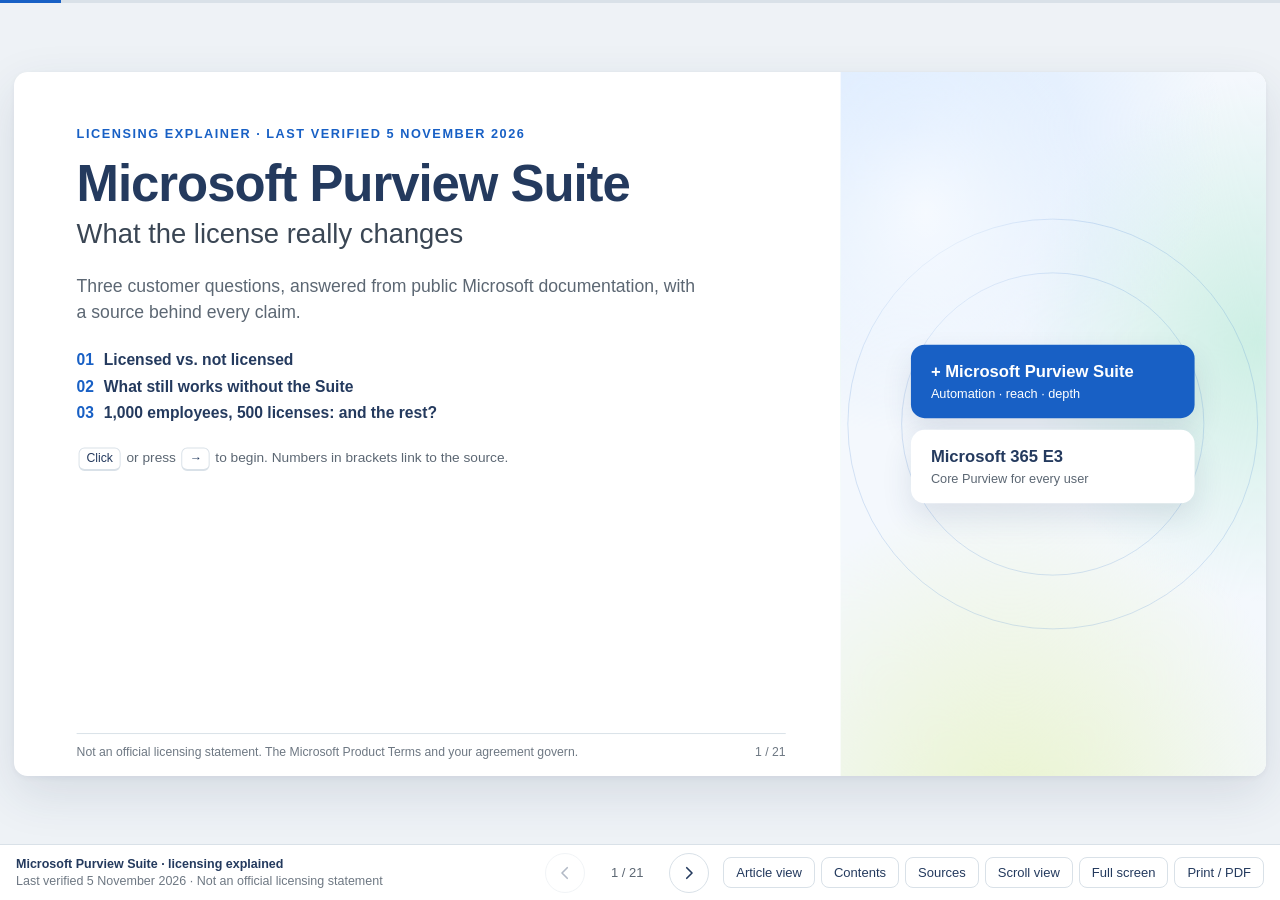
==== slides/index.html @ 49361e20 "Professional site layout: article home page with contents, charts, FAQ and sources; slides move to /" ====
<!DOCTYPE html>
<html lang="en">
<head>
<meta charset="utf-8">
<meta name="viewport" content="width=device-width, initial-scale=1">
<title>Microsoft Purview Suite licensing, explained</title>
<meta name="description" content="A source-linked, click-through explainer of Microsoft Purview Suite licensing: licensed vs. not licensed, what works without it, and what happens when only some users are licensed.">
<meta name="robots" content="noindex">
<meta property="og:type" content="website">
<meta property="og:title" content="Microsoft Purview Suite licensing, explained">
<meta property="og:description" content="A source-linked, click-through explainer of Microsoft Purview Suite licensing: licensed vs. not licensed, what works without it, and what happens when only some users are licensed.">
<meta property="og:url" content="https://ibranibeny.github.io/purview-suite-licensing-explained/slides/">
<link rel="icon" type="image/png" href="[data-uri]">
<style>
:root{--title:#243A5E;--body:#3A4654;--sub:#5C6773;--cap:#6E7883;--blue:#1860C5;--tint:#EAF1FB;--grey:#F3F5F7;--hair:#D9E1E8;--base:#8A99A8;--neut:#B4C3D1;--e3:#E6ECF2;--cell:#AFC0D0;--slate:#5B7186;--bg:#EEF2F6;--hl:#FFF1C2;--font:"Segoe UI","Segoe UI Web (West European)",-apple-system,BlinkMacSystemFont,Roboto,"Helvetica Neue",Arial,sans-serif}
*,*::before,*::after{box-sizing:border-box}
html,body{margin:0;height:100%}
body{font-family:var(--font);color:var(--body);background:var(--bg);-webkit-font-smoothing:antialiased;text-rendering:optimizeLegibility;overflow:hidden}
h1,h2,h3,h4,p,ul,ol,dl,dd,dt,blockquote,figure{margin:0;padding:0}
ul,ol{list-style:none}
a{color:var(--blue)}
button{font:inherit;color:inherit;cursor:pointer}
.sr{position:absolute;width:1px;height:1px;overflow:hidden;clip:rect(0 0 0 0);clip-path:inset(50%);white-space:nowrap}
:focus-visible{outline:2px solid var(--blue);outline-offset:2px}

/* ---------- chrome ---------- */
.progress{position:fixed;top:0;left:0;right:0;height:3px;background:var(--hair);z-index:20}
.progress span{display:block;height:100%;width:0;background:var(--blue);transition:width .45s ease}
.viewport{position:fixed;left:0;right:0;top:3px;bottom:56px;overflow:hidden}
.stage{position:absolute;left:50%;top:50%;width:1280px;height:720px;transform:translate(-50%,-50%) scale(var(--s,1));transform-origin:50% 50%}
.toolbar{position:fixed;left:0;right:0;bottom:0;height:56px;background:#fff;border-top:1px solid var(--hair);display:flex;align-items:center;justify-content:space-between;gap:14px;padding:0 16px;z-index:30}
.tb-l{display:flex;flex-direction:column;min-width:0;flex:1;font-size:12.5px;line-height:1.35}
.tb-l b{color:var(--title);font-weight:600;white-space:nowrap;overflow:hidden;text-overflow:ellipsis}
.tb-l span{color:var(--cap);white-space:nowrap;overflow:hidden;text-overflow:ellipsis}
.tb-c{display:flex;align-items:center;gap:10px;flex:none}
.tb-r{display:flex;align-items:center;justify-content:flex-end;gap:6px;flex:1}
.btn{border:1px solid var(--hair);background:#fff;border-radius:8px;padding:8px 12px;font-size:13px;color:var(--title);line-height:1;white-space:nowrap}
.btn:hover{background:var(--tint);border-color:#C5D6EE}
a.btn{display:inline-block;text-decoration:none}
.nav{width:40px;height:40px;border-radius:50%;border:1px solid var(--hair);background:#fff;display:inline-flex;align-items:center;justify-content:center;color:var(--title);padding:0}
.nav svg{width:18px;height:18px}
.nav:hover{background:var(--tint)}
.nav:disabled{opacity:.35;cursor:default;background:#fff}
#next.more{background:var(--blue);border-color:var(--blue);color:#fff;animation:pulse 1.8s ease-in-out infinite}
#count{font-size:13px;color:var(--sub);min-width:64px;text-align:center;font-variant-numeric:tabular-nums}
@keyframes pulse{0%,100%{box-shadow:0 0 0 0 rgba(24,96,197,.35)}50%{box-shadow:0 0 0 7px rgba(24,96,197,0)}}
@media (max-width:1180px){.tb-l span{display:none}}
@media (max-width:980px){.tb-l{display:none}.tb-r{flex:none}}

/* ---------- slides ---------- */
.slide{position:absolute;inset:0;background:#fff;border-radius:14px;box-shadow:0 18px 50px rgba(36,58,94,.12),0 2px 8px rgba(36,58,94,.06);display:flex;flex-direction:column;padding:44px 64px 16px;overflow:hidden;opacity:0;visibility:hidden;transform:translateX(30px);transition:opacity .45s ease,transform .55s cubic-bezier(.2,.8,.2,1),visibility 0s linear .55s}
.slide.past{transform:translateX(-30px)}
.slide.active{opacity:1;visibility:visible;transform:none;transition:opacity .45s ease,transform .55s cubic-bezier(.2,.8,.2,1),visibility 0s}
.eyebrow{font-size:13px;font-weight:700;letter-spacing:.12em;text-transform:uppercase;color:var(--blue)}
.hd h2{font-size:34px;line-height:1.15;font-weight:700;color:var(--title);letter-spacing:-.01em;margin-top:6px}
.lede{font-size:18px;line-height:1.4;color:var(--sub);margin-top:8px}
.bd{flex:1;min-height:0;margin-top:22px;position:relative}
.sf{display:flex;align-items:flex-end;justify-content:space-between;gap:24px;border-top:1px solid var(--hair);padding-top:9px;margin-top:10px;font-size:12.5px;line-height:1.45;color:var(--cap)}
.sf a{color:var(--sub);text-decoration:none;border-bottom:1px solid var(--hair)}
.sf a:hover{color:var(--blue);border-color:var(--blue)}
.sf .lb{font-weight:700;color:var(--sub);margin-right:4px}
.sf .sep{margin:0 7px;color:var(--neut)}
.pn{white-space:nowrap;font-variant-numeric:tabular-nums}
.cites{font-size:.6em;line-height:0;vertical-align:super;color:var(--blue);font-weight:600;margin-left:2px;white-space:nowrap}
.cite{text-decoration:none;padding:0 1px}
.cite:hover{text-decoration:underline}

/* ---------- reusable blocks ---------- */
.cols{display:grid;grid-template-columns:var(--c,1fr 1fr);gap:24px;align-items:start}
.card{background:var(--grey);border-radius:12px;padding:18px 22px}
.card.tint{background:var(--tint)}
.card h3{font-size:19px;font-weight:700;color:var(--title)}
.card.tint h3{color:var(--blue)}
.items{display:flex;flex-direction:column;gap:11px;margin-top:12px}
.it h4{font-size:16px;font-weight:700;color:var(--title);line-height:1.3}
.it p{font-size:14px;color:var(--sub);line-height:1.4;margin-top:1px}
.side{background:var(--tint);border-radius:12px;padding:16px 20px}
.side .items{gap:14px;margin-top:10px}
.side .it h4{font-size:15.5px}
.side .it p{font-size:13.5px;color:var(--body)}
.side .tag{display:inline-block;font-size:11.5px;color:var(--sub);background:#fff;border-radius:999px;padding:2px 9px;margin-top:6px}
.lead{font-size:20px;line-height:1.45;color:var(--body);margin-top:8px}
.note{font-size:13.5px;color:var(--sub);line-height:1.45}
.ticks li{position:relative;padding-left:20px;font-size:14.5px;line-height:1.45;color:var(--body);margin-top:8px}
.ticks li::before{content:"";position:absolute;left:2px;top:.56em;width:8px;height:8px;border-radius:2px;background:var(--blue)}
.kbd{display:inline-block;border:1px solid var(--hair);border-bottom-width:2px;border-radius:6px;padding:1px 7px;font-size:12.5px;color:var(--title);background:#fff;margin:0 2px;line-height:1.5}

/* ---------- tables ---------- */
.tw{overflow-x:auto}
.t{width:100%;border-collapse:separate;border-spacing:0;font-size:14px;line-height:1.35}
.t thead th{background:var(--blue);color:#fff;text-align:start;font-weight:700;padding:8px 12px}
.t thead th:first-child{border-top-left-radius:8px}
.t thead th:last-child{border-top-right-radius:8px}
.t td,.t tbody th{padding:6px 12px;border-bottom:1px solid var(--hair);vertical-align:middle;color:var(--body);text-align:start;font-weight:400}
.t tbody th{font-weight:600;color:var(--title)}
.t tbody tr:nth-child(even) td,.t tbody tr:nth-child(even) th{background:#F6F9FC}
.y{color:var(--blue);font-weight:700;margin-right:6px}
.n{color:var(--slate);font-weight:700;margin-right:6px}
.cap{font-size:13px;color:var(--sub);margin-top:10px}

/* ---------- motion ---------- */
.f{opacity:0;transform:translateY(14px);transition:opacity .5s ease,transform .6s cubic-bezier(.2,.8,.2,1)}
.f.drop{transform:translateY(-34px) scale(.98)}
.f.on{opacity:1;transform:none}
[data-fout]{transition:opacity .3s ease,transform .3s ease}
.off{opacity:0!important;transform:translateY(-6px)!important;pointer-events:none}
.fg .st{opacity:0;transform:translateY(12px);transition:opacity .45s ease,transform .55s cubic-bezier(.2,.8,.2,1);transition-delay:calc(var(--i,0)*85ms)}
.fg.on .st{opacity:1;transform:none}
.slide.active .a{animation:fadeUp .6s cubic-bezier(.2,.8,.2,1) both;animation-delay:calc(var(--d,0)*90ms + 120ms)}
.slide.active .t tbody tr{animation:fadeUp .45s cubic-bezier(.2,.8,.2,1) both;animation-delay:calc(var(--r,0)*55ms + 180ms)}
@keyframes fadeUp{from{opacity:0;transform:translateY(14px)}to{opacity:1;transform:none}}

/* ---------- section and cover slides ---------- */
.slide.sec{flex-direction:row;padding:0}
.sec .l{flex:0 0 64%;display:flex;flex-direction:column;padding:56px 56px 16px 64px;min-width:0}
.sec .grow{flex:1}
.sec .panel{flex:1;position:relative;overflow:hidden;background:radial-gradient(120% 70% at 15% 8%,#D6E8FF 0%,rgba(214,232,255,0) 62%),radial-gradient(90% 60% at 98% 38%,#CDEFE4 0%,rgba(205,239,228,0) 62%),radial-gradient(110% 70% at 40% 106%,#EAF4CF 0%,rgba(234,244,207,0) 66%),#F4F8FD}
.sec .panel::after{content:"";position:absolute;inset:-25%;background:radial-gradient(38% 28% at 30% 30%,rgba(255,255,255,.7),rgba(255,255,255,0) 70%);animation:drift 16s ease-in-out infinite alternate}
@keyframes drift{from{transform:translate(-5%,-4%)}to{transform:translate(6%,5%)}}
.panel .num{position:absolute;right:26px;bottom:4px;font-size:230px;font-weight:800;line-height:1;color:rgba(24,96,197,.13);letter-spacing:-.05em}
.panel .msg{position:absolute;left:36px;right:36px;top:50%;transform:translateY(-50%);font-size:34px;line-height:1.2;font-weight:700;color:var(--title);z-index:1}
.panel .msg span{display:block;font-size:14px;font-weight:600;letter-spacing:.12em;text-transform:uppercase;color:var(--blue);margin-bottom:12px}
.sec h2.q{font-size:42px;line-height:1.12;font-weight:700;color:var(--title);margin-top:10px;letter-spacing:-.015em}
.ans{position:relative;margin-top:30px;min-height:210px}
.ans .lbl{font-size:13px;font-weight:700;letter-spacing:.12em;text-transform:uppercase;color:var(--title)}
.ans .big{font-size:21px;line-height:1.5;color:var(--body);margin-top:10px}
.hint{position:absolute;top:0;left:0;display:inline-flex;align-items:center;gap:8px;font-size:15px;color:var(--sub);border:1px dashed var(--neut);border-radius:999px;padding:8px 16px}
.cover .l{flex-basis:66%}
.cover h1{font-size:52px;line-height:1.06;font-weight:700;color:var(--title);letter-spacing:-.02em;margin-top:16px}
.cover .sub{font-size:28px;color:var(--body);margin-top:8px}
.cover .intro{font-size:18px;color:var(--sub);line-height:1.5;margin-top:24px;max-width:640px}
.cover .qs{margin-top:26px;display:flex;flex-direction:column;gap:9px}
.cover .qs li{font-size:16px;color:var(--title);font-weight:600}
.cover .qs b{color:var(--blue);margin-right:10px;font-variant-numeric:tabular-nums}
.cover .start{margin-top:26px;font-size:14px;color:var(--sub)}
.layers{position:absolute;left:50%;top:50%;width:290px;transform:translate(-50%,-50%);animation:float 7s ease-in-out infinite;z-index:1}
.layer{border-radius:14px;padding:18px 20px;display:flex;flex-direction:column;gap:4px;box-shadow:0 14px 30px rgba(36,58,94,.12)}
.layer b{font-size:17px}
.layer span{font-size:13px}
.layer.suite{background:var(--blue);color:#fff;margin-bottom:12px}
.layer.e3{background:#fff;color:var(--title)}
.layer.e3 span{color:var(--sub)}
.slide.active .layer.suite{animation:dropIn 1s .6s cubic-bezier(.2,.8,.2,1) both}
.slide.active .layer.e3{animation:fadeUp .8s .3s both}
@keyframes dropIn{from{opacity:0;transform:translateY(-46px)}to{opacity:1;transform:none}}
@keyframes float{0%,100%{transform:translate(-50%,-50%)}50%{transform:translate(-50%,calc(-50% - 8px))}}
.ring{position:absolute;left:50%;top:50%;border-radius:50%;border:1px solid rgba(24,96,197,.16);transform:translate(-50%,-50%)}
.r1{width:420px;height:420px}.r2{width:310px;height:310px}

/* ---------- agenda ---------- */
.agenda{display:flex;flex-direction:column;gap:12px}
.ag{display:grid;grid-template-columns:66px 1fr 26px;align-items:center;gap:8px;text-align:start;border:1px solid var(--hair);background:#fff;border-radius:12px;padding:16px 18px;transition:background .2s,border-color .2s,transform .2s}
.ag:hover{background:var(--tint);border-color:#C5D6EE;transform:translateX(3px)}
.ag .no{font-size:34px;font-weight:700;color:var(--blue);line-height:1}
.ag b{display:block;font-size:20px;color:var(--title)}
.ag .tx span{display:block;font-size:15px;color:var(--sub);margin-top:2px}
.ag .go{color:var(--blue);font-size:20px}
.stackc{display:flex;flex-direction:column;gap:16px}

/* ---------- license stack ---------- */
.stackv{display:flex;flex-direction:column;gap:14px}
.slot{display:grid}
.slot>*{grid-area:1/1}
.ph{border:2px dashed var(--neut);border-radius:12px;display:flex;align-items:center;justify-content:center;font-size:18px;color:var(--sub);background:var(--grey)}
.blk{border-radius:12px;padding:16px 22px}
.blk h3{font-size:22px;font-weight:700}
.blk .k{font-size:15px;margin-top:2px}
.chips{display:flex;flex-wrap:wrap;gap:6px;margin-top:10px}
.chip{font-size:12.5px;line-height:1.3;padding:3px 9px;border-radius:999px}
.blk.suite{background:var(--blue);color:#fff;box-shadow:0 14px 30px rgba(24,96,197,.25)}
.blk.suite .chip{background:rgba(255,255,255,.14);color:#fff;border:1px solid rgba(255,255,255,.4)}
.blk.e3{background:var(--e3);color:var(--title)}
.blk.e3 .k{color:var(--sub)}
.blk.e3 .chip{background:#fff;color:var(--body);border:1px solid var(--hair)}
.eq{font-size:14.5px;font-weight:700;color:var(--title)}
.slot2{display:grid;align-items:start}
.slot2>*{grid-area:1/1}
.facts{display:flex;flex-direction:column;gap:16px}
.facts dt{font-size:13px;font-weight:700;letter-spacing:.1em;text-transform:uppercase;color:var(--blue)}
.facts dd{font-size:17px;line-height:1.45;color:var(--body);margin-top:3px}

/* ---------- charts ---------- */
.chart{position:relative;--lw:240px;--rr:200px}
.chart.opt{--lw:205px;--rr:170px}
.chart .gl{position:absolute;top:0;bottom:30px;left:var(--lw);right:var(--rr);pointer-events:none}
.chart .gl i{position:absolute;top:0;bottom:0;left:var(--x);width:1px;background:var(--hair)}
.chart .gl i:first-child{background:var(--base);width:2px;margin-left:-1px}
.row{position:relative;display:grid;grid-template-columns:var(--lw) 1fr var(--rr);align-items:center;height:68px}
.rl b{display:block;font-size:16px;color:var(--title)}
.rl span{display:block;font-size:13.5px;color:var(--sub)}
.plot{position:relative;height:40px}
.bar{position:absolute;top:0;bottom:0;left:var(--l,0);width:0;border-radius:0 6px 6px 0;transition:width 1.1s cubic-bezier(.2,.8,.2,1);transition-delay:calc(var(--d,0)*200ms + 250ms);display:flex;align-items:center;justify-content:center;overflow:hidden;white-space:nowrap;font-size:13px;font-weight:700}
.bar.flat{border-radius:0}
.bar.blue{background:var(--blue);color:#fff}
.bar.neut{background:var(--neut);color:var(--title)}
.slide.active .bar{width:var(--w)}
.val{position:absolute;top:50%;left:calc(var(--w) + 12px);transform:translateY(-50%);font-size:16px;font-weight:700;color:var(--title);white-space:nowrap;opacity:0;transition:opacity .4s ease;transition-delay:calc(var(--d,0)*200ms + 1000ms)}
.val.muted{font-weight:400;font-style:italic;color:var(--sub);font-size:14px;left:12px;white-space:normal;width:calc(100% + var(--rr) - 12px);line-height:1.3}
.slide.active .val{opacity:1}
.ax{position:relative;height:30px;margin-left:var(--lw);margin-right:var(--rr)}
.ax span{position:absolute;top:8px;left:var(--x);transform:translateX(-50%);font-size:12.5px;color:var(--cap);white-space:nowrap}
.tiles{display:grid;grid-template-columns:repeat(3,1fr);gap:18px;margin-top:24px}
.tile{background:var(--grey);border-radius:12px;padding:15px 18px}
.tile h4{font-size:16px;color:var(--title)}
.tile p{font-size:14px;color:var(--body);margin-top:4px;line-height:1.45}

/* ---------- pay-as-you-go ---------- */
.grid3{display:grid;grid-template-columns:repeat(3,1fr);gap:16px}
.pc{background:var(--grey);border-radius:12px;padding:16px 18px;display:flex;flex-direction:column;min-height:150px}
.pc h4{font-size:16.5px;color:var(--title)}
.pc p{font-size:14px;color:var(--body);line-height:1.45;margin-top:6px;flex:1}
.pc .meter{font-size:13px;font-weight:700;color:var(--blue);margin-top:10px}
.foot-note{font-size:14px;color:var(--sub);margin-top:16px;line-height:1.45}

/* ---------- waffle ---------- */
.waffle{display:grid;grid-template-columns:repeat(10,30px);grid-auto-rows:30px;gap:7px}
.cell{border-radius:6px;background:var(--cell);transition:background-color .4s ease;transition-delay:calc(var(--i,0)*12ms)}
.slide.s1 .cell.lic{background:var(--blue)}
.slide.active .cell{animation:pop .45s cubic-bezier(.2,.8,.2,1) both;animation-delay:calc(var(--i,0)*5ms + 150ms)}
@keyframes pop{from{opacity:0;transform:scale(.5)}to{opacity:1;transform:none}}
.legend{display:flex;gap:18px;margin-top:14px;font-size:13.5px;color:var(--sub)}
.legend i{display:inline-block;width:14px;height:14px;border-radius:4px;vertical-align:-2px;margin-right:7px}
.slot3{display:grid;align-items:start}
.slot3>*{grid-area:1/1}
.kset{display:flex;flex-direction:column;gap:22px}
.kpi{display:flex;flex-direction:column}
.kpi .num{font-size:58px;font-weight:700;line-height:1;color:var(--slate);font-variant-numeric:tabular-nums;letter-spacing:-.02em}
.kpi.blue .num{color:var(--blue)}
.kpi .lbl{font-size:17px;color:var(--body);margin-top:6px}
.quote{background:var(--tint);border-radius:12px;padding:18px 22px;margin-top:26px;border-left:4px solid var(--blue)}
.quote p{font-size:20px;font-weight:600;font-style:italic;color:var(--title);line-height:1.4}
.quote cite{display:block;font-style:normal;font-size:13px;color:var(--sub);margin-top:6px}
.quote.wide{margin-top:0;padding:16px 26px}

/* ---------- steps ---------- */
.steps{position:relative;display:flex;flex-direction:column;gap:12px}
.steps::before{content:"";position:absolute;left:21px;top:22px;bottom:22px;width:2px;background:var(--hair)}
.step{position:relative;display:grid;grid-template-columns:44px 250px 1fr;gap:18px;align-items:center;min-height:46px}
.dot{width:44px;height:44px;border-radius:50%;background:var(--blue);color:#fff;font-weight:700;font-size:17px;display:flex;align-items:center;justify-content:center;box-shadow:0 0 0 5px #fff}
.step h4{font-size:17px;color:var(--title)}
.step p{font-size:15px;color:var(--body);line-height:1.4}
.band{background:var(--tint);border-radius:12px;padding:14px 22px;margin-top:22px}
.band .txt{font-size:16px;color:var(--body);line-height:1.45;margin-top:4px}

/* ---------- sources ---------- */
.srcgrid{display:grid;grid-template-columns:1fr 1fr;gap:6px 26px}
.src{display:grid;grid-template-columns:28px 1fr;gap:10px;padding:6px 10px;border-radius:10px;scroll-margin-top:90px}
.src .no{width:26px;height:26px;border-radius:50%;background:var(--tint);color:var(--blue);font-weight:700;font-size:13px;display:flex;align-items:center;justify-content:center}
.src a{font-size:14.5px;font-weight:700;color:var(--title);text-decoration:none}
.src a:hover{color:var(--blue);text-decoration:underline}
.src .m{font-size:12.5px;color:var(--sub);line-height:1.4;margin-top:1px}
.src.flash{animation:flash 2.4s ease}
@keyframes flash{0%,55%{background:var(--hl)}100%{background:rgba(255,241,194,0)}}
.disc{display:grid;grid-template-columns:1fr 1fr;gap:16px;margin-top:12px}
.disc .card{padding:14px 18px}
.disc .txt{font-size:13.5px;line-height:1.45;color:var(--body);margin-top:4px}
.backbtn{position:absolute;top:44px;right:64px}

/* ---------- contents dialog ---------- */
.toc{position:fixed;inset:0;background:rgba(238,242,246,.8);-webkit-backdrop-filter:blur(3px);backdrop-filter:blur(3px);display:flex;align-items:center;justify-content:center;z-index:50;padding:20px}
.toc[hidden]{display:none}
.toc-in{background:#fff;border-radius:14px;box-shadow:0 30px 80px rgba(36,58,94,.22);width:min(780px,100%);max-height:min(86vh,720px);display:flex;flex-direction:column;overflow:hidden}
.toc-hd{display:flex;align-items:center;justify-content:space-between;padding:16px 22px;border-bottom:1px solid var(--hair)}
.toc-hd h2{font-size:20px;color:var(--title)}
.toc ol{overflow:auto;padding:10px 12px 16px;columns:2;column-gap:12px}
.toc li{break-inside:avoid}
.toc li button{display:flex;gap:10px;width:100%;text-align:start;background:none;border:0;border-radius:8px;padding:8px 10px;font-size:14px;color:var(--body);line-height:1.35}
.toc li button:hover,.toc li button[aria-current="true"]{background:var(--tint);color:var(--title)}
.toc li .n{color:var(--blue);font-weight:700;min-width:22px;font-variant-numeric:tabular-nums}

/* ---------- scroll (document) view ---------- */
html.doc body{overflow:auto;height:auto}
html.doc .viewport{position:static;overflow:visible}
html.doc .stage{position:static;transform:none;width:auto;height:auto;max-width:1000px;margin:0 auto;padding:72px 14px 28px}
html.doc .slide{position:relative;inset:auto;opacity:1;visibility:visible;transform:none;transition:none;height:auto;margin:0 0 18px;padding:28px 28px 14px;box-shadow:0 6px 24px rgba(36,58,94,.08)}
html.doc .slide.sec{flex-direction:column;padding:0}
html.doc .sec .l{flex:none;padding:28px 28px 14px}
html.doc .sec .panel{flex:none;height:76px;order:-1}
html.doc .panel .num{font-size:96px;bottom:-12px}
html.doc .panel .msg,html.doc .layers,html.doc .ring{display:none}
html.doc .cols{grid-template-columns:1fr!important}
html.doc .bd{flex:none}
html.doc .progress,html.doc .tb-c,html.doc #btn-fs{display:none}
html.doc .toolbar{top:0;bottom:auto;border-top:0;border-bottom:1px solid var(--hair)}
html.doc .tb-l{display:flex}
html.doc .hint,html.doc .off{display:none!important}
html.doc .ans{min-height:0}
html.doc .backbtn{display:none}
html.doc *,html.doc *::before,html.doc *::after{animation:none!important;transition:none!important}
html.doc .f,html.doc .fg .st{opacity:1;transform:none}
html.doc .bar{width:var(--w)}
html.doc .val{opacity:1}
html.doc .cell.lic{background:var(--blue)}
@media (max-width:760px){
 html.doc .tb-l{display:none}
 html.doc .tb-r{flex:1;justify-content:center;flex-wrap:wrap}
 html.doc .btn{padding:7px 9px;font-size:12.5px}
 html.doc .slide{padding:22px 16px 12px}
 html.doc .sec .l{padding:22px 16px 12px}
 html.doc .hd h2{font-size:25px}
 html.doc .sec h2.q{font-size:28px}
 html.doc .cover h1{font-size:36px}
 html.doc .cover .sub{font-size:21px}
 html.doc .lede,html.doc .cover .intro{font-size:16px}
 html.doc .ans .big,html.doc .lead{font-size:17px}
 html.doc .grid3,html.doc .tiles,html.doc .srcgrid,html.doc .disc{grid-template-columns:1fr}
 html.doc .chart,html.doc .chart.opt{--lw:100px;--rr:104px}
 html.doc .ax span:not(:first-child):not(:last-child){display:none}
 html.doc .chart.opt .val{font-size:12px}
 html.doc .rl b{font-size:13.5px}
 html.doc .rl span{font-size:12px}
 html.doc .val{font-size:13px}
 html.doc .bar{font-size:11px}
 html.doc .step{grid-template-columns:36px 1fr;gap:4px 12px}
 html.doc .step p{grid-column:2}
 html.doc .dot{width:36px;height:36px;font-size:15px}
 html.doc .steps::before{left:17px}
 html.doc .waffle{grid-template-columns:repeat(10,24px);grid-auto-rows:24px;gap:5px}
 html.doc .t{font-size:13px}
 html.doc .t th,html.doc .t td{padding:6px 8px}
 html.doc .kpi .num{font-size:44px}
 html.doc .sf{flex-direction:column;align-items:flex-start;gap:6px}
 html.doc .toc ol{columns:1}
}

/* ---------- print: one slide per page ---------- */
@media print{
 @page{size:1280px 720px;margin:0}
 html,body{height:auto;overflow:visible;background:#fff}
 *,*::before,*::after{-webkit-print-color-adjust:exact;print-color-adjust:exact;animation:none!important;transition:none!important}
 .progress,.toolbar,.toc,.backbtn,#live{display:none!important}
 .viewport{position:static;overflow:visible}
 .stage{position:static;transform:none!important;width:1280px;height:auto;margin:0;padding:0}
 .slide{position:relative;inset:auto;opacity:1!important;visibility:visible!important;transform:none!important;width:1280px;height:720px;border-radius:0;box-shadow:none;break-after:page;page-break-after:always}
 .slide:last-child{break-after:auto;page-break-after:auto}
 .f,.fg .st{opacity:1!important;transform:none!important}
 .off,.hint{display:none!important}
 .bar{width:var(--w)!important}
 .val{opacity:1!important}
 .cell.lic{background:var(--blue)!important}
}
@media (prefers-reduced-motion:reduce){
 *,*::before,*::after{animation-duration:.001ms!important;animation-delay:0s!important;animation-iteration-count:1!important;transition-duration:.001ms!important;transition-delay:0s!important}
}

.tk{display:flex;flex-direction:column;gap:16px;margin-top:30px}
.tk li{display:grid;grid-template-columns:40px 1fr;gap:12px;align-items:baseline;font-size:19px;line-height:1.45;color:var(--body)}
.tk .tn{font-size:22px;font-weight:700;color:var(--blue)}
.nx{margin-top:28px;font-size:16px;color:var(--title)}
html.doc .tk li{font-size:16px}

</style>
<noscript><style>body{overflow:auto}.viewport{position:static}.stage{position:static;transform:none;width:1280px;height:auto;margin:0 auto;padding:20px 0}.slide{position:relative;opacity:1;visibility:visible;transform:none;margin:0 auto 20px;height:720px}.f,.fg .st{opacity:1;transform:none}.bar{width:var(--w)}.val{opacity:1}.cell.lic{background:#1860C5}.toolbar,.progress,.hint,[data-fout]{display:none}</style></noscript>
</head>
<body>
<div class="progress" aria-hidden="true"><span id="bar"></span></div>
<main class="viewport" id="viewport" aria-roledescription="presentation" aria-label="Microsoft Purview Suite licensing, explained">
<div class="stage" id="stage">
<section class="slide sec cover" id="s1" data-title="Microsoft Purview Suite: what the license really changes" role="group" aria-roledescription="slide" aria-label="1 of 21: Microsoft Purview Suite: what the license really changes">
<div class="l">
  <p class="eyebrow a" style="--d:0">Licensing explainer · Last verified 5 November 2026</p>
  <h1 class="a" style="--d:1">Microsoft Purview Suite</h1>
  <p class="sub a" style="--d:2">What the license really changes</p>
  <p class="intro a" style="--d:3">Three customer questions, answered from public Microsoft documentation, with a source behind every claim.</p>
  <ol class="qs a" style="--d:4"><li><b>01</b>Licensed vs. not licensed</li><li><b>02</b>What still works without the Suite</li><li><b>03</b>1,000 employees, 500 licenses: and the rest?</li></ol>
  <p class="start a" style="--d:5"><span class="kbd">Click</span> or press <span class="kbd">→</span> to begin. Numbers in brackets link to the source.</p>
  <div class="grow"></div>
  <footer class="sf"><div class="sl">Not an official licensing statement. The Microsoft Product Terms and your agreement govern.</div><div class="pn">1 / 21</div></footer>
</div>
<div class="panel" aria-hidden="true">
  <span class="ring r1"></span><span class="ring r2"></span>
  <div class="layers"><div class="layer suite"><b>+ Microsoft Purview Suite</b><span>Automation · reach · depth</span></div><div class="layer e3"><b>Microsoft 365 E3</b><span>Core Purview for every user</span></div></div>
</div></section>
<section class="slide" id="s2" data-title="Three questions this explainer answers" role="group" aria-roledescription="slide" aria-label="2 of 21: Three questions this explainer answers">
<header class="hd a" style="--d:0"><p class="eyebrow">Honest answers from Microsoft sources</p><h2>Three questions this explainer answers</h2></header>
<div class="bd cols" style="--c:1.2fr 1fr">
  <div class="agenda">
    <button type="button" class="ag a" style="--d:1" data-goto="s3"><span class="no">01</span><span class="tx"><b>Licensed vs. not licensed</b><span>What the Suite adds on top of Microsoft 365 E3</span></span><span class="go" aria-hidden="true">→</span></button>
    <button type="button" class="ag a" style="--d:2" data-goto="s9"><span class="no">02</span><span class="tx"><b>No Suite license: can and can't</b><span>What still works without it, and what doesn't</span></span><span class="go" aria-hidden="true">→</span></button>
    <button type="button" class="ag a" style="--d:3" data-goto="s12"><span class="no">03</span><span class="tx"><b>1,000 employees, 500 licenses</b><span>The other 500: rules, risks and options</span></span><span class="go" aria-hidden="true">→</span></button>
  </div>
  <div class="stackc">
    <div class="card a" style="--d:4"><p class="eyebrow">Ground rules</p><ul class="ticks">
      <li>Every claim links to public Microsoft documentation (numbers in brackets).</li>
      <li>Baseline: Microsoft 365 E3, the Suite's prerequisite.<sup class="cites">[<a class="cite" href="#src-1" title="Source 1: Microsoft Purview Suite: product page and FAQ" aria-label="Source 1: Microsoft Purview Suite: product page and FAQ">1</a>]</sup></li>
      <li>Prices: US list prices from microsoft.com, for illustration only.</li>
      <li>The Microsoft Product Terms and your agreement always govern.</li></ul></div>
    <div class="card tint a" style="--d:5"><p class="eyebrow">How to use this page</p><ul class="ticks">
      <li>Click, press <span class="kbd">→</span> or swipe to advance; <span class="kbd">←</span> goes back.</li>
      <li>Contents jumps to any slide; Sources lists every reference.</li>
      <li>Scroll view reads well on phones; Print / PDF saves a copy.</li></ul></div>
  </div>
</div>
<footer class="sf"><div class="sl"><span class="lb">Sources</span> <a href="https://www.microsoft.com/en-us/security/microsoft-purview-suite" target="_blank" rel="noopener">[1] Purview Suite product page and FAQ</a><span class="sep">·</span><a href="https://www.microsoft.com/licensing/guidance/Microsoft-Purview" target="_blank" rel="noopener">[2] Microsoft licensing guidance for Purview</a><span class="sep">·</span><a href="https://learn.microsoft.com/en-us/office365/servicedescriptions/microsoft-365-service-descriptions/microsoft-365-tenantlevel-services-licensing-guidance/microsoft-purview-service-description" target="_blank" rel="noopener">[3] Purview service description</a></div><div class="pn">2 / 21</div></footer></section>
<section class="slide sec" id="s3" data-title="Question 01: What changes with a Purview Suite license?" role="group" aria-roledescription="slide" aria-label="3 of 21: Question 01: What changes with a Purview Suite license?">
<div class="l">
  <p class="eyebrow a" style="--d:0">Question 01</p>
  <h2 class="q a" style="--d:1">What changes with a Purview Suite license?</h2>
  <div class="ans">
    <p class="hint" data-fout="1"><span class="kbd">Click</span> for the short answer</p>
    <div class="f" data-f="1"><p class="lbl">Short answer</p><p class="big">Microsoft 365 E3 already includes core Purview. The Suite adds automation, reach and depth on top: auto-labeling, DLP for Teams, devices and Copilot, insider-risk tools, premium eDiscovery and longer audit retention, for each licensed user.<sup class="cites">[<a class="cite" href="#src-1" title="Source 1: Microsoft Purview Suite: product page and FAQ" aria-label="Source 1: Microsoft Purview Suite: product page and FAQ">1</a>,<a class="cite" href="#src-2" title="Source 2: Microsoft Purview licensing guidance" aria-label="Source 2: Microsoft Purview licensing guidance">2</a>]</sup></p></div>
    
  </div>
  <div class="grow"></div>
  <footer class="sf"><div class="sl"><span class="lb">Sources</span> <a href="https://www.microsoft.com/en-us/security/microsoft-purview-suite" target="_blank" rel="noopener">[1] Purview Suite product page and FAQ</a><span class="sep">·</span><a href="https://www.microsoft.com/licensing/guidance/Microsoft-Purview" target="_blank" rel="noopener">[2] Microsoft licensing guidance for Purview</a></div><div class="pn">3 / 21</div></footer>
</div>
<div class="panel" aria-hidden="true"><span class="num">01</span></div></section>
<section class="slide" id="s4" data-title="The Suite is an add-on to Microsoft 365 E3" role="group" aria-roledescription="slide" aria-label="4 of 21: The Suite is an add-on to Microsoft 365 E3">
<header class="hd a" style="--d:0"><p class="eyebrow">Question 01 · The license</p><h2>The Suite is an add-on to Microsoft 365 E3</h2><p class="lede">You keep Microsoft 365 E3 and add the Suite for each user who needs it.</p></header>
<div class="bd cols" style="--c:1fr 1fr">
  <div class="stackv">
    <div class="slot">
      <div class="ph" data-fout="1">What does the Suite add?</div>
      <div class="blk suite f drop" data-f="1"><h3>+ Microsoft Purview Suite</h3><p class="k">Add-on, licensed per user</p>
        <div class="chips"><span class="chip">Auto-labeling</span><span class="chip">DLP for Teams, devices, Copilot</span><span class="chip">Insider Risk</span><span class="chip">Communication Compliance</span><span class="chip">eDiscovery &amp; Audit (Premium)</span><span class="chip">Records management</span></div></div>
    </div>
    <div class="blk e3 a" style="--d:1"><h3>Microsoft 365 E3</h3><p class="k">Core Purview for every licensed user</p>
      <div class="chips"><span class="chip">Manual labels</span><span class="chip">DLP for email and files</span><span class="chip">Retention</span><span class="chip">eDiscovery (Standard)</span><span class="chip">Audit (Standard)</span><span class="chip">Compliance Manager</span></div></div>
    <p class="eq f" data-f="1">E3 + Suite = the Purview capabilities of Microsoft 365 E5<sup class="cites">[<a class="cite" href="#src-2" title="Source 2: Microsoft Purview licensing guidance" aria-label="Source 2: Microsoft Purview licensing guidance">2</a>]</sup></p>
  </div>
  <div class="slot2">
    <div class="sp" data-fout="1"><p class="eyebrow">The starting point</p><p class="lead">Every Microsoft 365 E3 user already has core Purview. The real question is what the extra layer adds, and for whom.<sup class="cites">[<a class="cite" href="#src-2" title="Source 2: Microsoft Purview licensing guidance" aria-label="Source 2: Microsoft Purview licensing guidance">2</a>]</sup></p></div>
    <dl class="facts fg" data-f="1">
      <div class="st" style="--i:0"><dt>What it is</dt><dd>Formerly Microsoft 365 E5 Compliance. Microsoft says the rename changes neither features nor price.<sup class="cites">[<a class="cite" href="#src-1" title="Source 1: Microsoft Purview Suite: product page and FAQ" aria-label="Source 1: Microsoft Purview Suite: product page and FAQ">1</a>]</sup></dd></div>
      <div class="st" style="--i:1"><dt>Prerequisite</dt><dd>Microsoft 365 E3, or Office 365 E3 plus Enterprise Mobility + Security E3.<sup class="cites">[<a class="cite" href="#src-1" title="Source 1: Microsoft Purview Suite: product page and FAQ" aria-label="Source 1: Microsoft Purview Suite: product page and FAQ">1</a>]</sup></dd></div>
      <div class="st" style="--i:2"><dt>Licensed per user</dt><dd>One license for each user whose data you protect or manage with it.<sup class="cites">[<a class="cite" href="#src-1" title="Source 1: Microsoft Purview Suite: product page and FAQ" aria-label="Source 1: Microsoft Purview Suite: product page and FAQ">1</a>]</sup></dd></div>
      <div class="st" style="--i:3"><dt>US list price</dt><dd>USD 12.00 per user per month, paid yearly. Your agreement price may differ.<sup class="cites">[<a class="cite" href="#src-1" title="Source 1: Microsoft Purview Suite: product page and FAQ" aria-label="Source 1: Microsoft Purview Suite: product page and FAQ">1</a>]</sup></dd></div>
    </dl>
  </div>
</div>
<footer class="sf"><div class="sl"><span class="lb">Sources</span> <a href="https://www.microsoft.com/en-us/security/microsoft-purview-suite" target="_blank" rel="noopener">[1] Purview Suite product page and FAQ</a><span class="sep">·</span><a href="https://www.microsoft.com/licensing/guidance/Microsoft-Purview" target="_blank" rel="noopener">[2] Microsoft licensing guidance for Purview</a></div><div class="pn">4 / 21</div></footer></section>
<section class="slide" id="s5" data-title="Data security, feature by feature" role="group" aria-roledescription="slide" aria-label="5 of 21: Data security, feature by feature">
<header class="hd a" style="--d:0"><p class="eyebrow">Question 01 · Data security</p><h2>Data security, feature by feature</h2><p class="lede">What each license unlocks for classifying, protecting and keeping data from leaking.</p></header>
<div class="bd cols" style="--c:1fr 262px">
  <div class="tw"><table class="t"><caption class="sr">Data security capabilities: Microsoft 365 E3 compared with E3 plus the Purview Suite</caption><colgroup><col style="width:28%"><col style="width:34%"><col style="width:38%"></colgroup><thead><tr><th scope="col">Capability</th><th scope="col">Microsoft 365 E3</th><th scope="col">E3 + Purview Suite</th></tr></thead><tbody><tr style="--r:0"><th scope="row" class="rh">Sensitivity labels</th><td><span class="y" aria-hidden="true">✓</span><span class="sr">Included: </span>Manual, default and mandatory labeling</td><td><span class="y" aria-hidden="true">✓</span><span class="sr">Included: </span>Plus auto-labeling in Office apps and service-side policies</td></tr><tr style="--r:1"><th scope="row" class="rh">Email encryption</th><td><span class="y" aria-hidden="true">✓</span><span class="sr">Included: </span>Basic Message Encryption</td><td><span class="y" aria-hidden="true">✓</span><span class="sr">Included: </span>Plus Advanced Message Encryption (expiry, revocation)</td></tr><tr style="--r:2"><th scope="row" class="rh">Customer-managed keys</th><td><span class="n" aria-hidden="true">✕</span><span class="sr">Not included: </span>Not included</td><td><span class="y" aria-hidden="true">✓</span><span class="sr">Included: </span>Customer Key (license-count rules apply)</td></tr><tr style="--r:3"><th scope="row" class="rh">DLP for email and files</th><td><span class="y" aria-hidden="true">✓</span><span class="sr">Included: </span>Exchange, SharePoint, OneDrive</td><td><span class="y" aria-hidden="true">✓</span><span class="sr">Included: </span>Plus advanced DLP policy tips in Outlook</td></tr><tr style="--r:4"><th scope="row" class="rh">DLP for Teams and devices</th><td><span class="n" aria-hidden="true">✕</span><span class="sr">Not included: </span>Not included</td><td><span class="y" aria-hidden="true">✓</span><span class="sr">Included: </span>Teams chats and channels; Endpoint DLP (Windows, macOS)</td></tr><tr style="--r:5"><th scope="row" class="rh">DLP for Copilot</th><td><span class="y" aria-hidden="true">✓</span><span class="sr">Included: </span>Prompt protection, for all Copilot users</td><td><span class="y" aria-hidden="true">✓</span><span class="sr">Included: </span>Plus stopping Copilot from processing sensitive files and email</td></tr><tr style="--r:6"><th scope="row" class="rh">DLP in browser and network</th><td><span class="n" aria-hidden="true">✕</span><span class="sr">Not included: </span>Not included</td><td><span class="y" aria-hidden="true">✓</span><span class="sr">Included: </span>Managed apps in Edge; unmanaged apps are pay-as-you-go</td></tr><tr style="--r:7"><th scope="row" class="rh">Cloud apps (SaaS)</th><td><span class="n" aria-hidden="true">✕</span><span class="sr">Not included: </span>Not included</td><td><span class="y" aria-hidden="true">✓</span><span class="sr">Included: </span>Microsoft Defender for Cloud Apps</td></tr></tbody></table></div>
  <div class="side fg" data-f="1"><p class="eyebrow">Biggest differences</p><div class="items"><div class="it st" style="--i:0"><h4>Automation</h4><p>Auto-labeling finds and labels sensitive data without relying on users</p></div><div class="it st" style="--i:1"><h4>Reach</h4><p>DLP extends to Teams, Windows and macOS devices, and Copilot</p></div><div class="it st" style="--i:2"><h4>Control</h4><p>Customer Key and Advanced Message Encryption</p></div></div></div>
</div>
<footer class="sf"><div class="sl"><span class="lb">Sources</span> <a href="https://learn.microsoft.com/en-us/office365/servicedescriptions/microsoft-365-service-descriptions/microsoft-365-tenantlevel-services-licensing-guidance/microsoft-purview-service-description" target="_blank" rel="noopener">[3] Purview service description</a><span class="sep">·</span><a href="https://www.microsoft.com/licensing/guidance/Microsoft-Purview" target="_blank" rel="noopener">[2] Microsoft licensing guidance for Purview</a><span class="sep">·</span><a href="https://learn.microsoft.com/en-us/purview/ome-faq" target="_blank" rel="noopener">[7] Message encryption FAQ</a></div><div class="pn">5 / 21</div></footer></section>
<section class="slide" id="s6" data-title="Compliance and risk, feature by feature" role="group" aria-roledescription="slide" aria-label="6 of 21: Compliance and risk, feature by feature">
<header class="hd a" style="--d:0"><p class="eyebrow">Question 01 · Compliance &amp; risk</p><h2>Compliance &amp; risk, feature by feature</h2><p class="lede">What each license unlocks for retention, investigations, audit and insider risk.</p></header>
<div class="bd cols" style="--c:1fr 262px">
  <div class="tw"><table class="t"><caption class="sr">Compliance and risk capabilities: Microsoft 365 E3 compared with E3 plus the Purview Suite</caption><colgroup><col style="width:30%"><col style="width:33%"><col style="width:37%"></colgroup><thead><tr><th scope="col">Capability</th><th scope="col">Microsoft 365 E3</th><th scope="col">E3 + Purview Suite</th></tr></thead><tbody><tr style="--r:0"><th scope="row" class="rh">Retention</th><td><span class="y" aria-hidden="true">✓</span><span class="sr">Included: </span>Org-wide or location policies; manual labels</td><td><span class="y" aria-hidden="true">✓</span><span class="sr">Included: </span>Plus auto-apply labels and adaptive scopes</td></tr><tr style="--r:1"><th scope="row" class="rh">Records management</th><td><span class="n" aria-hidden="true">✕</span><span class="sr">Not included: </span>Not included</td><td><span class="y" aria-hidden="true">✓</span><span class="sr">Included: </span>Disposition review; event-based and regulatory records</td></tr><tr style="--r:2"><th scope="row" class="rh">eDiscovery</th><td><span class="y" aria-hidden="true">✓</span><span class="sr">Included: </span>Standard: search, cases, holds, export</td><td><span class="y" aria-hidden="true">✓</span><span class="sr">Included: </span>Plus Premium: review sets, analytics, custodians</td></tr><tr style="--r:3"><th scope="row" class="rh">Audit</th><td><span class="y" aria-hidden="true">✓</span><span class="sr">Included: </span>Standard: 180-day retention</td><td><span class="y" aria-hidden="true">✓</span><span class="sr">Included: </span>Premium: 1 year by default; 10 years with an add-on</td></tr><tr style="--r:4"><th scope="row" class="rh">Insider Risk Management</th><td><span class="n" aria-hidden="true">✕</span><span class="sr">Not included: </span>Not included</td><td><span class="y" aria-hidden="true">✓</span><span class="sr">Included: </span>Included; some indicators are pay-as-you-go</td></tr><tr style="--r:5"><th scope="row" class="rh">Communication Compliance</th><td><span class="n" aria-hidden="true">✕</span><span class="sr">Not included: </span>Not included</td><td><span class="y" aria-hidden="true">✓</span><span class="sr">Included: </span>Included; analyzing Copilot also needs Copilot</td></tr><tr style="--r:6"><th scope="row" class="rh">Information Barriers</th><td><span class="n" aria-hidden="true">✕</span><span class="sr">Not included: </span>Not included</td><td><span class="y" aria-hidden="true">✓</span><span class="sr">Included: </span>Included</td></tr><tr style="--r:7"><th scope="row" class="rh">Customer Lockbox, Privileged Access</th><td><span class="n" aria-hidden="true">✕</span><span class="sr">Not included: </span>Not included</td><td><span class="y" aria-hidden="true">✓</span><span class="sr">Included: </span>Included</td></tr></tbody></table></div>
  <div class="side fg" data-f="1"><p class="eyebrow">Biggest differences</p><div class="items"><div class="it st" style="--i:0"><h4>People risk</h4><p>Insider Risk, Communication Compliance, Information Barriers</p></div><div class="it st" style="--i:1"><h4>Investigation depth</h4><p>eDiscovery (Premium) and 1-year audit retention by default</p></div><div class="it st" style="--i:2"><h4>Formal records</h4><p>Disposition review, event-based and regulatory records</p></div></div></div>
</div>
<footer class="sf"><div class="sl"><span class="lb">Sources</span> <a href="https://learn.microsoft.com/en-us/office365/servicedescriptions/microsoft-365-service-descriptions/microsoft-365-tenantlevel-services-licensing-guidance/microsoft-purview-service-description" target="_blank" rel="noopener">[3] Purview service description</a><span class="sep">·</span><a href="https://www.microsoft.com/licensing/guidance/Microsoft-Purview" target="_blank" rel="noopener">[2] Microsoft licensing guidance for Purview</a><span class="sep">·</span><a href="https://learn.microsoft.com/en-us/purview/edisc-get-started" target="_blank" rel="noopener">[8] Get started with eDiscovery</a><span class="sep">·</span><a href="https://learn.microsoft.com/en-us/purview/insider-risk-management-configure" target="_blank" rel="noopener">[9] Get started with Insider Risk Management</a></div><div class="pn">6 / 21</div></footer></section>
<section class="slide" id="s7" data-title="How far back audit can look" role="group" aria-roledescription="slide" aria-label="7 of 21: How far back audit can look">
<header class="hd a" style="--d:0"><p class="eyebrow">Question 01 · Audit</p><h2>How far back audit can look</h2><p class="lede">Default audit log retention by license, drawn to scale. Retention follows each user's license.</p></header>
<div class="bd">
  <figure class="chart" role="img" aria-label="Bar chart, 0 to 10 years: Audit (Standard) keeps 180 days; Audit (Premium) keeps 1 year by default; with the 10-year add-on, up to 10 years.">
    <div class="gl"><i style="--x:0%"></i><i style="--x:20%"></i><i style="--x:40%"></i><i style="--x:60%"></i><i style="--x:80%"></i><i style="--x:100%"></i></div><div class="row"><div class="rl"><b>Audit (Standard)</b><span>Microsoft 365 E3</span></div><div class="plot"><div class="bar neut" style="--w:4.93%;--d:0"></div><span class="val" style="--w:4.93%;--d:0">180 days</span></div><div></div></div><div class="row"><div class="rl"><b>Audit (Premium)</b><span>Purview Suite default</span></div><div class="plot"><div class="bar blue" style="--w:10.00%;--d:1"></div><span class="val" style="--w:10.00%;--d:1">1 year (365 days)</span></div><div></div></div><div class="row"><div class="rl"><b>Premium + add-on</b><span>10-year retention add-on</span></div><div class="plot"><div class="bar neut" style="--w:100.00%;--d:2"></div><span class="val" style="--w:100.00%;--d:2">Up to 10 years</span></div><div></div></div><div class="ax"><span style="--x:0%">0</span><span style="--x:20%">2 yrs</span><span style="--x:40%">4 yrs</span><span style="--x:60%">6 yrs</span><span style="--x:80%">8 yrs</span><span style="--x:100%">10 yrs</span></div>
  </figure>
  <div class="tiles">
    <div class="tile a" style="--d:4"><h4>Follows the user's license</h4><p>One-year retention and crucial events apply only to licensed users.<sup class="cites">[<a class="cite" href="#src-3" title="Source 3: Microsoft Purview service description" aria-label="Source 3: Microsoft Purview service description">3</a>]</sup></p></div>
    <div class="tile a" style="--d:5"><h4>Custom retention policies</h4><p>Audit (Premium) lets you set retention by service, activity or user.<sup class="cites">[<a class="cite" href="#src-5" title="Source 5: Manage audit log retention policies" aria-label="Source 5: Manage audit log retention policies">5</a>]</sup></p></div>
    <div class="tile a" style="--d:6"><h4>Changes aren't retroactive</h4><p>New licenses or policies apply to new records, not ones already stored.<sup class="cites">[<a class="cite" href="#src-5" title="Source 5: Manage audit log retention policies" aria-label="Source 5: Manage audit log retention policies">5</a>]</sup></p></div>
  </div>
</div>
<footer class="sf"><div class="sl"><span class="lb">Sources</span> <a href="https://learn.microsoft.com/en-us/purview/audit-solutions-overview" target="_blank" rel="noopener">[4] Auditing solutions overview</a><span class="sep">·</span><a href="https://learn.microsoft.com/en-us/purview/audit-log-retention-policies" target="_blank" rel="noopener">[5] Audit log retention policies</a><span class="sep">·</span><a href="https://learn.microsoft.com/en-us/office365/servicedescriptions/microsoft-365-service-descriptions/microsoft-365-tenantlevel-services-licensing-guidance/microsoft-purview-service-description" target="_blank" rel="noopener">[3] Purview service description</a></div><div class="pn">7 / 21</div></footer></section>
<section class="slide" id="s8" data-title="Copilot data: E3 vs. the Suite" role="group" aria-roledescription="slide" aria-label="8 of 21: Copilot data: E3 vs. the Suite">
<header class="hd a" style="--d:0"><p class="eyebrow">Question 01 · Copilot &amp; AI</p><h2>Copilot data: E3 vs. the Suite</h2><p class="lede">Assumes Microsoft 365 Copilot is licensed; Copilot audit records exist only when it's in use.</p></header>
<div class="bd cols" style="--c:1fr 262px">
  <div class="tw"><table class="t"><caption class="sr">Purview capabilities for Copilot data: E3 plus Copilot compared with E3 plus Suite plus Copilot</caption><colgroup><col style="width:32%"><col style="width:31%"><col style="width:37%"></colgroup><thead><tr><th scope="col">Capability</th><th scope="col">E3 + Copilot</th><th scope="col">E3 + Suite + Copilot</th></tr></thead><tbody><tr style="--r:0"><th scope="row" class="rh">Audit Copilot interactions</th><td><span class="y" aria-hidden="true">✓</span><span class="sr">Included: </span>Audit (Standard)</td><td><span class="y" aria-hidden="true">✓</span><span class="sr">Included: </span>Audit (Premium): longer retention, deeper analysis</td></tr><tr style="--r:1"><th scope="row" class="rh">Retain or delete interactions</th><td><span class="y" aria-hidden="true">✓</span><span class="sr">Included: </span>Retention policies</td><td><span class="y" aria-hidden="true">✓</span><span class="sr">Included: </span>Plus adaptive scopes; keep exact shared file versions</td></tr><tr style="--r:2"><th scope="row" class="rh">Search, hold, export interactions</th><td><span class="y" aria-hidden="true">✓</span><span class="sr">Included: </span>eDiscovery search, hold and export</td><td><span class="y" aria-hidden="true">✓</span><span class="sr">Included: </span>Plus Premium search</td></tr><tr style="--r:3"><th scope="row" class="rh">DLP for prompts</th><td><span class="y" aria-hidden="true">✓</span><span class="sr">Included: </span>For all Copilot users</td><td><span class="y" aria-hidden="true">✓</span><span class="sr">Included: </span>For all Copilot users</td></tr><tr style="--r:4"><th scope="row" class="rh">Stop Copilot using sensitive content</th><td><span class="n" aria-hidden="true">✕</span><span class="sr">Not included: </span>Not included</td><td><span class="y" aria-hidden="true">✓</span><span class="sr">Included: </span>DLP restricts processing of sensitive files and email</td></tr><tr style="--r:5"><th scope="row" class="rh">Detect risky prompts and responses</th><td><span class="n" aria-hidden="true">✕</span><span class="sr">Not included: </span>Not included</td><td><span class="y" aria-hidden="true">✓</span><span class="sr">Included: </span>Communication Compliance</td></tr><tr style="--r:6"><th scope="row" class="rh">Non-Microsoft AI apps</th><td>Pay-as-you-go</td><td>Pay-as-you-go</td></tr></tbody></table></div>
  <div class="side fg" data-f="1"><p class="eyebrow">In short</p><div class="items"><div class="it st" style="--i:0"><h4>E3 + Copilot</h4><p>Audit, retain, search and DLP-check prompts</p></div><div class="it st" style="--i:1"><h4>Suite + Copilot</h4><p>Also stop Copilot using sensitive content and detect risky prompts</p></div><div class="it st" style="--i:2"><h4>Not covered</h4><p>Non-Microsoft AI apps run on pay-as-you-go</p></div></div></div>
</div>
<footer class="sf"><div class="sl"><span class="lb">Sources</span> <a href="https://learn.microsoft.com/en-us/office365/servicedescriptions/microsoft-365-service-descriptions/microsoft-365-tenantlevel-services-licensing-guidance/microsoft-purview-service-description" target="_blank" rel="noopener">[3] Purview service description</a><span class="sep">·</span><a href="https://learn.microsoft.com/en-us/purview/purview-billing-models" target="_blank" rel="noopener">[6] Purview billing models</a></div><div class="pn">8 / 21</div></footer></section>
<section class="slide sec" id="s9" data-title="Question 02: Without a Suite license, what still works?" role="group" aria-roledescription="slide" aria-label="9 of 21: Question 02: Without a Suite license, what still works?">
<div class="l">
  <p class="eyebrow a" style="--d:0">Question 02</p>
  <h2 class="q a" style="--d:1">Without a Suite license, what still works?</h2>
  <div class="ans">
    <p class="hint" data-fout="1"><span class="kbd">Click</span> for the short answer</p>
    <div class="f" data-f="1"><p class="lbl">Short answer</p><p class="big">The essentials. Users label by hand, DLP guards email and files, retention keeps or deletes, eDiscovery searches and holds, and audit looks back 180 days. What's missing is automation, DLP for Teams, devices and Copilot, insider-risk tools and premium investigation.<sup class="cites">[<a class="cite" href="#src-2" title="Source 2: Microsoft Purview licensing guidance" aria-label="Source 2: Microsoft Purview licensing guidance">2</a>,<a class="cite" href="#src-3" title="Source 3: Microsoft Purview service description" aria-label="Source 3: Microsoft Purview service description">3</a>]</sup></p></div>
    <p class="note f" data-f="1" style="margin-top:18px">Here, “without a license” means Microsoft 365 E3 without the Suite. Someone with no Microsoft 365 license isn't licensed for any of these capabilities.</p>
  </div>
  <div class="grow"></div>
  <footer class="sf"><div class="sl"><span class="lb">Sources</span> <a href="https://www.microsoft.com/licensing/guidance/Microsoft-Purview" target="_blank" rel="noopener">[2] Microsoft licensing guidance for Purview</a><span class="sep">·</span><a href="https://learn.microsoft.com/en-us/office365/servicedescriptions/microsoft-365-service-descriptions/microsoft-365-tenantlevel-services-licensing-guidance/microsoft-purview-service-description" target="_blank" rel="noopener">[3] Purview service description</a></div><div class="pn">9 / 21</div></footer>
</div>
<div class="panel" aria-hidden="true"><span class="num">02</span></div></section>
<section class="slide" id="s10" data-title="Without the Suite: can and can&#x27;t" role="group" aria-roledescription="slide" aria-label="10 of 21: Without the Suite: can and can&#x27;t">
<header class="hd a" style="--d:0"><p class="eyebrow">Question 02 · Users without the Suite</p><h2>Without the Suite: can and can't</h2><p class="lede">Microsoft 365 E3 covers the essentials; the gap is automation, reach and depth.</p></header>
<div class="bd cols" style="--c:1fr 1fr">
  <div class="card a" style="--d:1"><h3>✓&nbsp; You can, with Microsoft 365 E3<sup class="cites">[<a class="cite" href="#src-2" title="Source 2: Microsoft Purview licensing guidance" aria-label="Source 2: Microsoft Purview licensing guidance">2</a>]</sup></h3><div class="items"><div class="it a" style="--d:2"><h4>Label and encrypt by hand</h4><p>Manual, default and mandatory labels; encryption</p></div><div class="it a" style="--d:3"><h4>Prevent leaks in email and files</h4><p>DLP for Exchange, SharePoint and OneDrive</p></div><div class="it a" style="--d:4"><h4>Keep or delete on a schedule</h4><p>Retention policies and manual retention labels</p></div><div class="it a" style="--d:5"><h4>Search, hold and export</h4><p>eDiscovery (Standard): search, cases, holds, export</p></div><div class="it a" style="--d:6"><h4>Investigate activity</h4><p>Audit (Standard) with 180-day retention</p></div><div class="it a" style="--d:7"><h4>Track compliance posture</h4><p>Compliance Manager (assessments vary by license)</p></div></div></div>
  <div class="card tint"><h3>✕&nbsp; You can't, without the Suite<sup class="cites">[<a class="cite" href="#src-2" title="Source 2: Microsoft Purview licensing guidance" aria-label="Source 2: Microsoft Purview licensing guidance">2</a>,<a class="cite" href="#src-3" title="Source 3: Microsoft Purview service description" aria-label="Source 3: Microsoft Purview service description">3</a>]</sup></h3><div class="items fg" data-f="1"><div class="it st" style="--i:0"><h4>Label automatically</h4><p>No auto-labeling in apps or as service policies</p></div><div class="it st" style="--i:1"><h4>Extend DLP beyond email and files</h4><p>No DLP for Teams, devices or Copilot processing</p></div><div class="it st" style="--i:2"><h4>Detect people-driven risk</h4><p>No Insider Risk Management or Communication Compliance</p></div><div class="it st" style="--i:3"><h4>Manage formal records</h4><p>No disposition review or regulatory records</p></div><div class="it st" style="--i:4"><h4>Run deep investigations</h4><p>No eDiscovery (Premium) review sets or analytics</p></div><div class="it st" style="--i:5"><h4>Keep audit longer</h4><p>No 1-year audit retention or crucial-event logging</p></div></div></div>
</div>
<footer class="sf"><div class="sl"><span class="lb">Sources</span> <a href="https://www.microsoft.com/licensing/guidance/Microsoft-Purview" target="_blank" rel="noopener">[2] Microsoft licensing guidance for Purview</a><span class="sep">·</span><a href="https://learn.microsoft.com/en-us/office365/servicedescriptions/microsoft-365-service-descriptions/microsoft-365-tenantlevel-services-licensing-guidance/microsoft-purview-service-description" target="_blank" rel="noopener">[3] Purview service description</a></div><div class="pn">10 / 21</div></footer></section>
<section class="slide" id="s11" data-title="Not everything is licensed per user" role="group" aria-roledescription="slide" aria-label="11 of 21: Not everything is licensed per user">
<header class="hd a" style="--d:0"><p class="eyebrow">Beyond the Suite · Pay-as-you-go</p><h2>Not everything is licensed per user</h2><p class="lede">Some Purview capabilities bill by usage through an Azure subscription, with or without the Suite.<sup class="cites">[<a class="cite" href="#src-6" title="Source 6: Learn about Microsoft Purview billing models" aria-label="Source 6: Learn about Microsoft Purview billing models">6</a>]</sup></p></header>
<div class="bd">
  <div class="grid3"><div class="pc a" style="--d:1"><h4>Non-Microsoft 365 data</h4><p>Labels and protection policies for sources such as Azure SQL, Fabric and AWS</p><span class="meter">Meter: assets in scope per day</span></div><div class="pc a" style="--d:2"><h4>Non-Microsoft AI apps</h4><p>Audit, retention, communication compliance and data security for AI interactions</p><span class="meter">Meter: records or requests</span></div><div class="pc a" style="--d:3"><h4>Network &amp; browser DLP</h4><p>Protect sensitive data shared to unmanaged cloud and AI apps</p><span class="meter">Meter: requests</span></div><div class="pc a" style="--d:4"><h4>Insider risk beyond Microsoft 365</h4><p>Indicators for Box, Dropbox, Google Drive, AWS, Azure and Fabric</p><span class="meter">Meter: processing units</span></div><div class="pc a" style="--d:5"><h4>AI-assisted investigations</h4><p>Data Security Investigations: analyze incident data with AI</p><span class="meter">Meter: storage and compute</span></div><div class="pc a" style="--d:6"><h4>Data governance</h4><p>Unified Catalog curation and data quality management</p><span class="meter">Meter: assets per day; data governance processing units</span></div></div>
  <p class="foot-note a" style="--d:7">Per-user licenses and pay-as-you-go complement each other. Microsoft 365 Copilot experiences aren't charged under pay-as-you-go.<sup class="cites">[<a class="cite" href="#src-6" title="Source 6: Learn about Microsoft Purview billing models" aria-label="Source 6: Learn about Microsoft Purview billing models">6</a>]</sup></p>
</div>
<footer class="sf"><div class="sl"><span class="lb">Source</span> <a href="https://learn.microsoft.com/en-us/purview/purview-billing-models" target="_blank" rel="noopener">[6] Purview billing models</a></div><div class="pn">11 / 21</div></footer></section>
<section class="slide sec" id="s12" data-title="Question 03: 1,000 employees, 500 licenses: what about the rest?" role="group" aria-roledescription="slide" aria-label="12 of 21: Question 03: 1,000 employees, 500 licenses: what about the rest?">
<div class="l">
  <p class="eyebrow a" style="--d:0">Question 03</p>
  <h2 class="q a" style="--d:1">1,000 employees, 500 licenses: what about the rest?</h2>
  <div class="ans">
    <p class="hint" data-fout="1"><span class="kbd">Click</span> for the short answer</p>
    <div class="f" data-f="1"><p class="lbl">Short answer</p><p class="big">They keep everything Microsoft 365 E3 includes. Suite features must be scoped to the 500 licensed users: Microsoft requires a license for every user who benefits, even where a service can't technically limit it.<sup class="cites">[<a class="cite" href="#src-3" title="Source 3: Microsoft Purview service description" aria-label="Source 3: Microsoft Purview service description">3</a>,<a class="cite" href="#src-2" title="Source 2: Microsoft Purview licensing guidance" aria-label="Source 2: Microsoft Purview licensing guidance">2</a>]</sup></p></div>
    
  </div>
  <div class="grow"></div>
  <footer class="sf"><div class="sl"><span class="lb">Sources</span> <a href="https://learn.microsoft.com/en-us/office365/servicedescriptions/microsoft-365-service-descriptions/microsoft-365-tenantlevel-services-licensing-guidance/microsoft-purview-service-description" target="_blank" rel="noopener">[3] Purview service description</a><span class="sep">·</span><a href="https://www.microsoft.com/licensing/guidance/Microsoft-Purview" target="_blank" rel="noopener">[2] Microsoft licensing guidance for Purview</a></div><div class="pn">12 / 21</div></footer>
</div>
<div class="panel" aria-hidden="true"><span class="num">03</span></div></section>
<section class="slide" id="s13" data-title="1,000 employees, 500 Suite licenses" role="group" aria-roledescription="slide" aria-label="13 of 21: 1,000 employees, 500 Suite licenses">
<header class="hd a" style="--d:0"><p class="eyebrow">Question 03 · The scenario</p><h2>1,000 employees, 500 Suite licenses</h2><p class="lede">Illustrative scenario: all 1,000 employees hold Microsoft 365 E3. One square = 10 employees.</p></header>
<div class="bd cols" style="--c:390px 1fr;gap:56px">
  <figure>
    <div class="waffle" role="img" aria-label="Waffle chart of 100 squares, each 10 employees. All 1,000 employees have Microsoft 365 E3; 50 squares, 500 employees, also have the Purview Suite."><i class="cell lic" style="--i:0"></i><i class="cell lic" style="--i:1"></i><i class="cell lic" style="--i:2"></i><i class="cell lic" style="--i:3"></i><i class="cell lic" style="--i:4"></i><i class="cell lic" style="--i:5"></i><i class="cell lic" style="--i:6"></i><i class="cell lic" style="--i:7"></i><i class="cell lic" style="--i:8"></i><i class="cell lic" style="--i:9"></i><i class="cell lic" style="--i:10"></i><i class="cell lic" style="--i:11"></i><i class="cell lic" style="--i:12"></i><i class="cell lic" style="--i:13"></i><i class="cell lic" style="--i:14"></i><i class="cell lic" style="--i:15"></i><i class="cell lic" style="--i:16"></i><i class="cell lic" style="--i:17"></i><i class="cell lic" style="--i:18"></i><i class="cell lic" style="--i:19"></i><i class="cell lic" style="--i:20"></i><i class="cell lic" style="--i:21"></i><i class="cell lic" style="--i:22"></i><i class="cell lic" style="--i:23"></i><i class="cell lic" style="--i:24"></i><i class="cell lic" style="--i:25"></i><i class="cell lic" style="--i:26"></i><i class="cell lic" style="--i:27"></i><i class="cell lic" style="--i:28"></i><i class="cell lic" style="--i:29"></i><i class="cell lic" style="--i:30"></i><i class="cell lic" style="--i:31"></i><i class="cell lic" style="--i:32"></i><i class="cell lic" style="--i:33"></i><i class="cell lic" style="--i:34"></i><i class="cell lic" style="--i:35"></i><i class="cell lic" style="--i:36"></i><i class="cell lic" style="--i:37"></i><i class="cell lic" style="--i:38"></i><i class="cell lic" style="--i:39"></i><i class="cell lic" style="--i:40"></i><i class="cell lic" style="--i:41"></i><i class="cell lic" style="--i:42"></i><i class="cell lic" style="--i:43"></i><i class="cell lic" style="--i:44"></i><i class="cell lic" style="--i:45"></i><i class="cell lic" style="--i:46"></i><i class="cell lic" style="--i:47"></i><i class="cell lic" style="--i:48"></i><i class="cell lic" style="--i:49"></i><i class="cell" style="--i:50"></i><i class="cell" style="--i:51"></i><i class="cell" style="--i:52"></i><i class="cell" style="--i:53"></i><i class="cell" style="--i:54"></i><i class="cell" style="--i:55"></i><i class="cell" style="--i:56"></i><i class="cell" style="--i:57"></i><i class="cell" style="--i:58"></i><i class="cell" style="--i:59"></i><i class="cell" style="--i:60"></i><i class="cell" style="--i:61"></i><i class="cell" style="--i:62"></i><i class="cell" style="--i:63"></i><i class="cell" style="--i:64"></i><i class="cell" style="--i:65"></i><i class="cell" style="--i:66"></i><i class="cell" style="--i:67"></i><i class="cell" style="--i:68"></i><i class="cell" style="--i:69"></i><i class="cell" style="--i:70"></i><i class="cell" style="--i:71"></i><i class="cell" style="--i:72"></i><i class="cell" style="--i:73"></i><i class="cell" style="--i:74"></i><i class="cell" style="--i:75"></i><i class="cell" style="--i:76"></i><i class="cell" style="--i:77"></i><i class="cell" style="--i:78"></i><i class="cell" style="--i:79"></i><i class="cell" style="--i:80"></i><i class="cell" style="--i:81"></i><i class="cell" style="--i:82"></i><i class="cell" style="--i:83"></i><i class="cell" style="--i:84"></i><i class="cell" style="--i:85"></i><i class="cell" style="--i:86"></i><i class="cell" style="--i:87"></i><i class="cell" style="--i:88"></i><i class="cell" style="--i:89"></i><i class="cell" style="--i:90"></i><i class="cell" style="--i:91"></i><i class="cell" style="--i:92"></i><i class="cell" style="--i:93"></i><i class="cell" style="--i:94"></i><i class="cell" style="--i:95"></i><i class="cell" style="--i:96"></i><i class="cell" style="--i:97"></i><i class="cell" style="--i:98"></i><i class="cell" style="--i:99"></i></div>
    <figcaption class="legend"><span><i style="background:var(--blue)"></i>Suite + E3 (500)</span><span><i style="background:var(--cell)"></i>E3 only (500)</span></figcaption>
  </figure>
  <div class="slot3">
    <div class="k0" data-fout="1">
      <div class="kpi"><span class="num count" data-to="1000">1,000</span><span class="lbl">employees on Microsoft 365 E3</span></div>
      <p class="lead" style="margin-top:22px">Every one of them already has core Purview: manual, default and mandatory labels, DLP for email and files, retention, eDiscovery (Standard), Audit (Standard) and Compliance Manager.<sup class="cites">[<a class="cite" href="#src-2" title="Source 2: Microsoft Purview licensing guidance" aria-label="Source 2: Microsoft Purview licensing guidance">2</a>]</sup></p>
    </div>
    <div class="k1"><div class="kset f" data-f="1">
      <div class="kpi blue"><span class="num count" data-to="500">500</span><span class="lbl">with the Suite: E3 core plus Suite capabilities</span></div>
      <div class="kpi"><span class="num count" data-to="500">500</span><span class="lbl">on E3 only: core Purview, outside Suite policies</span></div>
    </div>
    <blockquote class="quote f" data-f="2"><p>“Any user benefiting from the service requires a license.”</p><cite>Microsoft Purview service description<sup class="cites">[<a class="cite" href="#src-3" title="Source 3: Microsoft Purview service description" aria-label="Source 3: Microsoft Purview service description">3</a>]</sup></cite></blockquote></div>
  </div>
</div>
<footer class="sf"><div class="sl"><span class="lb">Sources</span> <a href="https://learn.microsoft.com/en-us/office365/servicedescriptions/microsoft-365-service-descriptions/microsoft-365-tenantlevel-services-licensing-guidance/microsoft-purview-service-description" target="_blank" rel="noopener">[3] Purview service description</a><span class="sep">·</span><a href="https://www.microsoft.com/licensing/guidance/Microsoft-Purview" target="_blank" rel="noopener">[2] Microsoft licensing guidance for Purview</a><span class="sep">·</span>Illustrative scenario, not customer data</div><div class="pn">13 / 21</div></footer></section>
<section class="slide" id="s14" data-title="Who counts as benefiting" role="group" aria-roledescription="slide" aria-label="14 of 21: Who counts as benefiting">
<header class="hd a" style="--d:0"><p class="eyebrow">Question 03 · The rule</p><h2>Who counts as benefiting</h2><p class="lede">Microsoft's examples of who needs a license once a Suite feature applies (not exhaustive).<sup class="cites">[<a class="cite" href="#src-3" title="Source 3: Microsoft Purview service description" aria-label="Source 3: Microsoft Purview service description">3</a>]</sup></p></header>
<div class="bd cols" style="--c:1.45fr 1fr">
  <div class="card tint a" style="--d:1"><h3>Needs a Suite license</h3><div class="items"><div class="it a" style="--d:2"><h4>Owners of mailboxes, OneDrive, Teams chats, devices</h4><p>These belong to a user, so that user needs the license</p></div><div class="it a" style="--d:3"><h4>Owners and members of shared spaces</h4><p>SharePoint sites, Microsoft 365 Groups, Teams channels under a Suite policy</p></div><div class="it a" style="--d:4"><h4>People with Purview roles</h4><p>Admins and investigators assigned a role in the Purview portal</p></div><div class="it a" style="--d:5"><h4>eDiscovery (Premium) custodians and admins</h4><p>Both the person whose data is analyzed and the admin doing it</p></div><div class="it a" style="--d:6"><h4>Shared or resource mailboxes</h4><p>When the feature needs an E5-level license, such as the Suite</p></div><div class="it a" style="--d:7"><h4>Information Barriers segments</h4><p>Every user in a segment assigned to a barrier policy</p></div></div></div>
  <div class="card fg" data-f="1"><h3 class="st" style="--i:0">No license needed</h3><div class="items"><div class="it st" style="--i:0"><h4>Site visitors, view-only users</h4><p>Read access to a covered site or team</p></div><div class="it st" style="--i:1"><h4>Inactive mailboxes</h4><p>Retained mailboxes of people who left</p></div><div class="it st" style="--i:2"><h4>Shared mailboxes, many features</h4><p>Unless the feature is E5-level</p></div></div>
    <div class="st" style="--i:4;margin-top:18px"><p class="eyebrow">Practical tip</p><p style="font-size:15px;line-height:1.45;margin-top:4px">Keep each shared team or site either fully licensed or outside Suite policy scope.</p></div></div>
</div>
<footer class="sf"><div class="sl"><span class="lb">Source</span> <a href="https://learn.microsoft.com/en-us/office365/servicedescriptions/microsoft-365-service-descriptions/microsoft-365-tenantlevel-services-licensing-guidance/microsoft-purview-service-description" target="_blank" rel="noopener">[3] Purview service description</a></div><div class="pn">14 / 21</div></footer></section>
<section class="slide" id="s15" data-title="The other 500: what they keep and what they don&#x27;t" role="group" aria-roledescription="slide" aria-label="15 of 21: The other 500: what they keep and what they don&#x27;t">
<header class="hd a" style="--d:0"><p class="eyebrow">Question 03 · Impact</p><h2>The other 500: what they keep and what they don't</h2><p class="lede">Per-user view, assuming Suite policies are scoped to the 500 licensed users.</p></header>
<div class="bd cols" style="--c:1fr 262px">
  <div><div class="tw"><table class="t"><caption class="sr">What licensed and unlicensed employees get when Suite policies are scoped to licensed users</caption><colgroup><col style="width:36%"><col style="width:32%"><col style="width:32%"></colgroup><thead><tr><th scope="col">Capability</th><th scope="col">500 with the Suite</th><th scope="col">500 on E3 only</th></tr></thead><tbody><tr style="--r:0"><th scope="row" class="rh">Sensitivity labels</th><td><span class="y" aria-hidden="true">✓</span><span class="sr">Included: </span>Manual and automatic</td><td><span class="y" aria-hidden="true">✓</span><span class="sr">Included: </span>Manual only</td></tr><tr style="--r:1"><th scope="row" class="rh">DLP for their email and files</th><td><span class="y" aria-hidden="true">✓</span><span class="sr">Included: </span>Yes</td><td><span class="y" aria-hidden="true">✓</span><span class="sr">Included: </span>Yes</td></tr><tr style="--r:2"><th scope="row" class="rh">DLP for their Teams chats</th><td><span class="y" aria-hidden="true">✓</span><span class="sr">Included: </span>Yes</td><td><span class="n" aria-hidden="true">✕</span><span class="sr">Not included: </span>Outside policy scope</td></tr><tr style="--r:3"><th scope="row" class="rh">Endpoint DLP on their devices</th><td><span class="y" aria-hidden="true">✓</span><span class="sr">Included: </span>Yes</td><td><span class="n" aria-hidden="true">✕</span><span class="sr">Not included: </span>Outside policy scope</td></tr><tr style="--r:4"><th scope="row" class="rh">Insider risk and communication policies</th><td><span class="y" aria-hidden="true">✓</span><span class="sr">Included: </span>In scope</td><td><span class="n" aria-hidden="true">✕</span><span class="sr">Not included: </span>Outside policy scope</td></tr><tr style="--r:5"><th scope="row" class="rh">Audit retention of their activity</th><td>1 year by default</td><td>180 days</td></tr><tr style="--r:6"><th scope="row" class="rh">eDiscovery on their data</th><td><span class="y" aria-hidden="true">✓</span><span class="sr">Included: </span>Standard and Premium</td><td><span class="y" aria-hidden="true">✓</span><span class="sr">Included: </span>Standard only</td></tr><tr style="--r:7"><th scope="row" class="rh">Copilot, if licensed</th><td><span class="y" aria-hidden="true">✓</span><span class="sr">Included: </span>Prompt DLP and processing block</td><td><span class="y" aria-hidden="true">✓</span><span class="sr">Included: </span>Prompt DLP only</td></tr></tbody></table></div>
  <p class="cap">Assumes every employee holds Microsoft 365 E3; staff with no base license get neither column.</p></div>
  <div class="side fg" data-f="1"><p class="eyebrow">In short</p><div class="items"><div class="it st" style="--i:0"><h4>Nothing is taken away</h4><p>The other 500 keep every E3 capability</p></div><div class="it st" style="--i:1"><h4>Suite policies stop at them</h4><p>Scoping excludes them, which leaves blind spots</p></div><div class="it st" style="--i:2"><h4>Shared spaces</h4><p>A covered team or site needs all owners and members licensed</p></div></div></div>
</div>
<footer class="sf"><div class="sl"><span class="lb">Sources</span> <a href="https://learn.microsoft.com/en-us/office365/servicedescriptions/microsoft-365-service-descriptions/microsoft-365-tenantlevel-services-licensing-guidance/microsoft-purview-service-description" target="_blank" rel="noopener">[3] Purview service description</a><span class="sep">·</span><a href="https://learn.microsoft.com/en-us/purview/audit-solutions-overview" target="_blank" rel="noopener">[4] Auditing solutions overview</a></div><div class="pn">15 / 21</div></footer></section>
<section class="slide" id="s16" data-title="Enforcement varies; the licensing rule doesn&#x27;t" role="group" aria-roledescription="slide" aria-label="16 of 21: Enforcement varies; the licensing rule doesn&#x27;t">
<header class="hd a" style="--d:0"><p class="eyebrow">Question 03 · Compliance</p><h2>Enforcement varies; the licensing rule doesn't</h2></header>
<div class="bd">
  <blockquote class="quote wide a" style="--d:1"><p>“You must appropriately license the use of a service regardless of technical enforcement.”</p><cite>Microsoft licensing guidance for Purview<sup class="cites">[<a class="cite" href="#src-2" title="Source 2: Microsoft Purview licensing guidance" aria-label="Source 2: Microsoft Purview licensing guidance">2</a>]</sup></cite></blockquote>
  <div class="cols" style="--c:1fr 1fr;margin-top:16px">
    <div class="card fg" data-f="1"><h3 class="st" style="--i:0">The service enforces some limits</h3><div class="items"><div class="it st" style="--i:0"><h4>Audit (Premium)</h4><p>One-year retention and crucial events apply only to licensed users.<sup class="cites">[<a class="cite" href="#src-3" title="Source 3: Microsoft Purview service description" aria-label="Source 3: Microsoft Purview service description">3</a>]</sup></p></div><div class="it st" style="--i:1"><h4>Customer Key</h4><p>For multiple workloads, needs at least as many licenses as users with Exchange or Teams licenses, or encryption reverts to default. 500 of 1,000 isn't enough.<sup class="cites">[<a class="cite" href="#src-3" title="Source 3: Microsoft Purview service description" aria-label="Source 3: Microsoft Purview service description">3</a>]</sup></p></div><div class="it st" style="--i:2"><h4>License checks</h4><p>Some services check for a license, or let admins limit access to licensed users.<sup class="cites">[<a class="cite" href="#src-2" title="Source 2: Microsoft Purview licensing guidance" aria-label="Source 2: Microsoft Purview licensing guidance">2</a>]</sup></p></div><div class="it st" style="--i:3"><h4>Future checks</h4><p>Services that don't enforce today could start in future.<sup class="cites">[<a class="cite" href="#src-2" title="Source 2: Microsoft Purview licensing guidance" aria-label="Source 2: Microsoft Purview licensing guidance">2</a>]</sup></p></div></div></div>
    <div class="card tint fg" data-f="2"><h3 class="st" style="--i:0">You must scope the rest</h3><div class="items"><div class="it st" style="--i:0"><h4>Can't always be limited</h4><p>Some tenant services can't yet limit benefits to specific users; licenses are still required.<sup class="cites">[<a class="cite" href="#src-3" title="Source 3: Microsoft Purview service description" aria-label="Source 3: Microsoft Purview service description">3</a>]</sup></p></div><div class="it st" style="--i:1"><h4>Defaults are tenant-wide</h4><p>For example, Teams chats and channels are a DLP location for all users until you include or exclude users or groups.<sup class="cites">[<a class="cite" href="#src-3" title="Source 3: Microsoft Purview service description" aria-label="Source 3: Microsoft Purview service description">3</a>]</sup></p></div><div class="it st" style="--i:2"><h4>No multiplexing</h4><p>Pooling or rerouting access doesn't reduce the licenses you need.<sup class="cites">[<a class="cite" href="#src-2" title="Source 2: Microsoft Purview licensing guidance" aria-label="Source 2: Microsoft Purview licensing guidance">2</a>]</sup></p></div><div class="it st" style="--i:3"><h4>No license rotation</h4><p>A license can't be reassigned within 90 days of its last assignment, except to cover a user's absence.<sup class="cites">[<a class="cite" href="#src-2" title="Source 2: Microsoft Purview licensing guidance" aria-label="Source 2: Microsoft Purview licensing guidance">2</a>]</sup></p></div></div></div>
  </div>
</div>
<footer class="sf"><div class="sl"><span class="lb">Sources</span> <a href="https://www.microsoft.com/licensing/guidance/Microsoft-Purview" target="_blank" rel="noopener">[2] Microsoft licensing guidance for Purview</a><span class="sep">·</span><a href="https://learn.microsoft.com/en-us/office365/servicedescriptions/microsoft-365-service-descriptions/microsoft-365-tenantlevel-services-licensing-guidance/microsoft-purview-service-description" target="_blank" rel="noopener">[3] Purview service description</a></div><div class="pn">16 / 21</div></footer></section>
<section class="slide" id="s17" data-title="Running a 500/500 split" role="group" aria-roledescription="slide" aria-label="17 of 21: Running a 500/500 split">
<header class="hd a" style="--d:0"><p class="eyebrow">Question 03 · How to run it</p><h2>Running a 500/500 split</h2><p class="lede">Recommended practice, not a Microsoft requirement, that keeps a partial rollout inside the licensing rules.</p></header>
<div class="bd">
  <div class="steps"><div class="step a" style="--d:1"><span class="dot">1</span><h4>Pick by data risk</h4><p>Sensitive-data roles, privileged admins, investigators</p></div><div class="step a" style="--d:2"><span class="dot">2</span><h4>Group and license</h4><p>One security group; group-based licensing assigns the Suite</p></div><div class="step a" style="--d:3"><span class="dot">3</span><h4>Scope Suite policies</h4><p>Include only that group; DLP and Insider Risk policies support user and group scoping<sup class="cites">[<a class="cite" href="#src-3" title="Source 3: Microsoft Purview service description" aria-label="Source 3: Microsoft Purview service description">3</a>,<a class="cite" href="#src-9" title="Source 9: Get started with Insider Risk Management" aria-label="Source 9: Get started with Insider Risk Management">9</a>]</sup></p></div><div class="step a" style="--d:4"><span class="dot">4</span><h4>Fix shared spaces</h4><p>License all owners and members of covered sites and teams<sup class="cites">[<a class="cite" href="#src-3" title="Source 3: Microsoft Purview service description" aria-label="Source 3: Microsoft Purview service description">3</a>]</sup></p></div><div class="step a" style="--d:5"><span class="dot">5</span><h4>Review regularly</h4><p>Joiners, leavers, new sites; reassignment has a 90-day rule<sup class="cites">[<a class="cite" href="#src-2" title="Source 2: Microsoft Purview licensing guidance" aria-label="Source 2: Microsoft Purview licensing guidance">2</a>]</sup></p></div></div>
  <div class="band f" data-f="1"><p class="eyebrow">Known gap</p><p class="txt">Content created by the other 500 isn't auto-labeled, and their activity isn't covered by insider-risk policies. That is the honest cost of a partial rollout.</p></div>
</div>
<footer class="sf"><div class="sl"><span class="lb">Sources</span> <a href="https://learn.microsoft.com/en-us/office365/servicedescriptions/microsoft-365-service-descriptions/microsoft-365-tenantlevel-services-licensing-guidance/microsoft-purview-service-description" target="_blank" rel="noopener">[3] Purview service description</a><span class="sep">·</span><a href="https://www.microsoft.com/licensing/guidance/Microsoft-Purview" target="_blank" rel="noopener">[2] Microsoft licensing guidance for Purview</a><span class="sep">·</span><a href="https://learn.microsoft.com/en-us/purview/insider-risk-management-configure" target="_blank" rel="noopener">[9] Get started with Insider Risk Management</a></div><div class="pn">17 / 21</div></footer></section>
<section class="slide" id="s18" data-title="Three options for the other 500" role="group" aria-roledescription="slide" aria-label="18 of 21: Three options for the other 500">
<header class="hd a" style="--d:0"><p class="eyebrow">Question 03 · Options</p><h2>Three options for the other 500</h2><p class="lede">Suite coverage of the 1,000 employees, with list-price cost per year.</p></header>
<div class="bd cols" style="--c:1fr 300px;gap:28px">
  <div>
    <figure class="chart opt" role="img" aria-label="Bar chart, 0 to 1,000 employees. Option A: all 1,000 with the Suite, US$144,000 per year. Option B: 500 with the Suite and 500 on E3 only, US$72,000 per year. Option C: subset add-ons, cost depends on the mix.">
      <div class="gl"><i style="--x:0%"></i><i style="--x:25%"></i><i style="--x:50%"></i><i style="--x:75%"></i><i style="--x:100%"></i></div>
      <div class="row"><div class="rl"><b>A · All 1,000</b><span>Suite for everyone</span></div><div class="plot"><div class="bar blue" style="--w:100%;--d:0">1,000 Suite</div><span class="val" style="--w:100%;--d:0"><span class="count" data-to="144000" data-pre="US$" data-suf=" / yr" data-delay="1100">US$144,000 / yr</span></span></div><div></div></div>
      <div class="row"><div class="rl"><b>B · 500 by risk</b><span>Suite for key roles</span></div><div class="plot"><div class="bar blue flat" style="--w:50%;--d:1">500 Suite</div><div class="bar neut" style="--l:50%;--w:50%;--d:2">500 E3 only</div><span class="val" style="--w:100%;--d:2"><span class="count" data-to="72000" data-pre="US$" data-suf=" / yr" data-delay="1500">US$72,000 / yr</span></span></div><div></div></div>
      <div class="row"><div class="rl"><b>C · Add-on subsets</b><span>Parts of the Suite</span></div><div class="plot"><span class="val muted" style="--d:3">No single bar: cost depends on the add-on mix</span></div><div></div></div>
      <div class="ax"><span style="--x:0%">0</span><span style="--x:25%">250</span><span style="--x:50%">500</span><span style="--x:75%">750</span><span style="--x:100%">1,000</span></div>
    </figure>
    <p class="note a" style="--d:5;margin-top:18px">List-price arithmetic: USD 12.00 × 12 months × licensed users.<sup class="cites">[<a class="cite" href="#src-1" title="Source 1: Microsoft Purview Suite: product page and FAQ" aria-label="Source 1: Microsoft Purview Suite: product page and FAQ">1</a>]</sup> Excludes tax, discounts and pay-as-you-go usage. Illustrative, not a quote.</p>
  </div>
  <div class="side fg" data-f="1"><p class="eyebrow">When each option fits</p><span class="tag">Considerations, not Microsoft guidance</span><div class="items"><div class="it st" style="--i:0"><h4>A fits when</h4><p>Sensitive data is everywhere, or Copilot goes to everyone. Simplest to run; highest cost.</p></div><div class="it st" style="--i:1"><h4>B fits when</h4><p>Sensitive data sits with known teams. Half the cost; needs strict scoping and leaves gaps.</p></div><div class="it st" style="--i:2"><h4>C fits when</h4><p>One need dominates, such as eDiscovery and Audit for legal. Narrowest coverage.</p></div></div></div>
</div>
<footer class="sf"><div class="sl"><span class="lb">Sources</span> <a href="https://www.microsoft.com/en-us/security/microsoft-purview-suite" target="_blank" rel="noopener">[1] Purview Suite product page and FAQ</a><span class="sep">·</span><a href="https://www.microsoft.com/licensing/guidance/Microsoft-Purview" target="_blank" rel="noopener">[2] Microsoft licensing guidance for Purview</a></div><div class="pn">18 / 21</div></footer></section>
<section class="slide" id="s19" data-title="Option C: the E5 subset add-ons" role="group" aria-roledescription="slide" aria-label="19 of 21: Option C: the E5 subset add-ons">
<header class="hd a" style="--d:0"><p class="eyebrow">Question 03 · Option C</p><h2>Option C: the E5 subset add-ons</h2><p class="lede">Each adds part of the Suite on top of a base license such as Microsoft 365 E3, licensed per user.<sup class="cites">[<a class="cite" href="#src-2" title="Source 2: Microsoft Purview licensing guidance" aria-label="Source 2: Microsoft Purview licensing guidance">2</a>]</sup></p></header>
<div class="bd">
  <div class="cols" style="--c:1fr 262px">
    <div class="tw"><table class="t"><caption class="sr">Microsoft 365 E5 subset add-ons and what each covers</caption><colgroup><col style="width:38%"><col style="width:62%"></colgroup><thead><tr><th scope="col">Add-on (per user)</th><th scope="col">What it covers</th></tr></thead><tbody><tr style="--r:0"><th scope="row" class="rh">Microsoft 365 E5 Information Protection and Governance</th><td>Information Protection, DLP for Teams chats, Endpoint DLP, Data Lifecycle and Records Management, Advanced Message Encryption, Defender for Cloud Apps, Customer Key</td></tr><tr style="--r:1"><th scope="row" class="rh">Microsoft 365 E5 Insider Risk Management</th><td>Insider Risk Management, Communication Compliance, Information Barriers, Customer Lockbox, Privileged Access Management, Data Connectors</td></tr><tr style="--r:2"><th scope="row" class="rh">Microsoft 365 E5 eDiscovery and Audit</th><td>eDiscovery (Premium) and Audit (Premium)</td></tr><tr style="--r:3"><th scope="row" class="rh">Microsoft Purview Suite</th><td>All of the above</td></tr></tbody></table></div>
    <div class="side fg" data-f="1"><p class="eyebrow">How to use them</p><div class="items"><div class="it st" style="--i:0"><h4>Licensed per user</h4><p>Each user a subset feature touches needs that add-on</p></div><div class="it st" style="--i:1"><h4>Prerequisite applies</h4><p>Add-ons need a base license such as Microsoft 365 E3</p></div><div class="it st" style="--i:2"><h4>Check overlap</h4><p>If users need two or more subsets, compare with the full Suite</p></div></div></div>
  </div>
  <div class="band a" style="--d:6;background:var(--grey)"><p class="eyebrow">Other workforces</p><p class="txt">Frontline workers (Microsoft 365 F1/F3) can add the Purview Suite or F5 subsets. Business Premium (up to 300 users) has Purview Suite for Business Premium.<sup class="cites">[<a class="cite" href="#src-2" title="Source 2: Microsoft Purview licensing guidance" aria-label="Source 2: Microsoft Purview licensing guidance">2</a>,<a class="cite" href="#src-3" title="Source 3: Microsoft Purview service description" aria-label="Source 3: Microsoft Purview service description">3</a>]</sup></p></div>
</div>
<footer class="sf"><div class="sl"><span class="lb">Sources</span> <a href="https://www.microsoft.com/licensing/guidance/Microsoft-Purview" target="_blank" rel="noopener">[2] Microsoft licensing guidance for Purview</a><span class="sep">·</span><a href="https://learn.microsoft.com/en-us/office365/servicedescriptions/microsoft-365-service-descriptions/microsoft-365-tenantlevel-services-licensing-guidance/microsoft-purview-service-description" target="_blank" rel="noopener">[3] Purview service description</a></div><div class="pn">19 / 21</div></footer></section>
<section class="slide sec" id="s20" data-title="Key takeaways" role="group" aria-roledescription="slide" aria-label="20 of 21: Key takeaways">
<div class="l">
  <p class="eyebrow a" style="--d:0">Key takeaways</p>
  <h2 class="q a" style="--d:1">Four things to remember</h2>
  <ol class="tk"><li class="a" style="--d:2"><span class="tn">1</span><span>No Suite doesn't mean no protection: Microsoft 365 E3 already includes core Purview.<sup class="cites">[<a class="cite" href="#src-2" title="Source 2: Microsoft Purview licensing guidance" aria-label="Source 2: Microsoft Purview licensing guidance">2</a>]</sup></span></li><li class="a" style="--d:3"><span class="tn">2</span><span>The Suite adds automation, reach and depth, licensed per user.<sup class="cites">[<a class="cite" href="#src-1" title="Source 1: Microsoft Purview Suite: product page and FAQ" aria-label="Source 1: Microsoft Purview Suite: product page and FAQ">1</a>]</sup></span></li><li class="a" style="--d:4"><span class="tn">3</span><span>Every user a Suite feature touches needs a license; scope policies to match.<sup class="cites">[<a class="cite" href="#src-3" title="Source 3: Microsoft Purview service description" aria-label="Source 3: Microsoft Purview service description">3</a>]</sup></span></li><li class="a" style="--d:5"><span class="tn">4</span><span>Partial licensing works, with known gaps. Decide by data risk, not headcount.</span></li></ol>
  <p class="nx a" style="--d:7"><b>Next step:</b> map where sensitive data lives and who handles it, then size the license count.</p>
  <div class="grow"></div>
  <footer class="sf"><div class="sl">Based on the Microsoft sources listed on the next slide</div><div class="pn">20 / 21</div></footer>
</div>
<div class="panel" aria-hidden="true"><p class="msg"><span>In one line</span>Decide by data risk, not headcount.</p></div></section>
<section class="slide" id="s21" data-title="Sources, assumptions and disclaimer" role="group" aria-roledescription="slide" aria-label="21 of 21: Sources, assumptions and disclaimer">
<header class="hd a" style="--d:0"><p class="eyebrow">Appendix</p><h2>Sources, assumptions and disclaimer</h2></header>
<button type="button" class="btn backbtn" id="back" hidden>← Back to slide <span></span></button>
<div class="bd">
  <ol class="srcgrid" id="sources"><li class="src" id="src-1"><span class="no">1</span><div><a href="https://www.microsoft.com/en-us/security/microsoft-purview-suite" target="_blank" rel="noopener">Microsoft Purview Suite: product page and FAQ</a><p class="m">microsoft.com · Used for: What the Suite is, its prerequisite, US list price, per-user licensing</p></div></li><li class="src" id="src-2"><span class="no">2</span><div><a href="https://www.microsoft.com/licensing/guidance/Microsoft-Purview" target="_blank" rel="noopener">Microsoft Purview licensing guidance</a><p class="m">Microsoft Licensing · Used for: E3 vs. Suite capabilities, subset add-ons, enforcement, multiplexing and reassignment rules</p></div></li><li class="src" id="src-3"><span class="no">3</span><div><a href="https://learn.microsoft.com/en-us/office365/servicedescriptions/microsoft-365-service-descriptions/microsoft-365-tenantlevel-services-licensing-guidance/microsoft-purview-service-description" target="_blank" rel="noopener">Microsoft Purview service description</a><p class="m">Microsoft Learn · Used for: Feature-level licensing, which users need a license, Copilot capabilities, Customer Key rules</p></div></li><li class="src" id="src-4"><span class="no">4</span><div><a href="https://learn.microsoft.com/en-us/purview/audit-solutions-overview" target="_blank" rel="noopener">Learn about auditing solutions in Microsoft Purview</a><p class="m">Microsoft Learn · Used for: Audit (Standard) and Audit (Premium) default retention</p></div></li><li class="src" id="src-5"><span class="no">5</span><div><a href="https://learn.microsoft.com/en-us/purview/audit-log-retention-policies" target="_blank" rel="noopener">Manage audit log retention policies</a><p class="m">Microsoft Learn · Used for: Custom retention policies, the 10-year add-on, changes not applied retroactively</p></div></li><li class="src" id="src-6"><span class="no">6</span><div><a href="https://learn.microsoft.com/en-us/purview/purview-billing-models" target="_blank" rel="noopener">Learn about Microsoft Purview billing models</a><p class="m">Microsoft Learn · Used for: Pay-as-you-go capabilities, meters and the Azure subscription requirement</p></div></li><li class="src" id="src-7"><span class="no">7</span><div><a href="https://learn.microsoft.com/en-us/purview/ome-faq" target="_blank" rel="noopener">Message encryption FAQ</a><p class="m">Microsoft Learn · Used for: Basic Message Encryption vs. Advanced Message Encryption</p></div></li><li class="src" id="src-8"><span class="no">8</span><div><a href="https://learn.microsoft.com/en-us/purview/edisc-get-started" target="_blank" rel="noopener">Get started with eDiscovery</a><p class="m">Microsoft Learn · Used for: eDiscovery (Standard) and eDiscovery (Premium) capabilities</p></div></li><li class="src" id="src-9"><span class="no">9</span><div><a href="https://learn.microsoft.com/en-us/purview/insider-risk-management-configure" target="_blank" rel="noopener">Get started with Insider Risk Management</a><p class="m">Microsoft Learn · Used for: Insider Risk Management licensing, pay-as-you-go indicators and policy scoping</p></div></li></ol>
  <div class="disc">
    <div class="card"><p class="eyebrow">Assumptions</p><p class="txt">Enterprise commercial cloud; government, education and sovereign clouds may differ. Baseline: Microsoft 365 E3. Prices: US list prices on microsoft.com, read 5 November 2026; regional and agreement prices differ.</p></div>
    <div class="card tint"><p class="eyebrow">Disclaimer</p><p class="txt">This explainer summarises public Microsoft documentation. It is not a licensing agreement or an official licensing statement: the Microsoft Product Terms and your agreement govern. Licensing changes often, so confirm with your Microsoft account team or partner.</p></div>
  </div>
</div>
<footer class="sf"><div class="sl">All sources accessed 5 November 2026. Microsoft, Microsoft 365, Microsoft Purview and Copilot are trademarks of the Microsoft group of companies.</div><div class="pn">21 / 21</div></footer></section>
</div>
</main>
<nav class="toolbar" id="toolbar" aria-label="Presentation controls">
  <div class="tb-l"><b>Microsoft Purview Suite · licensing explained</b><span>Last verified 5 November 2026 · Not an official licensing statement</span></div>
  <div class="tb-c">
    <button type="button" class="nav" id="prev" aria-label="Previous"><svg viewBox="0 0 24 24" fill="none" stroke="currentColor" stroke-width="2.2" stroke-linecap="round" stroke-linejoin="round" aria-hidden="true"><path d="M15 5l-7 7 7 7"/></svg></button>
    <span id="count">1 / 21</span>
    <button type="button" class="nav" id="next" aria-label="Next"><svg viewBox="0 0 24 24" fill="none" stroke="currentColor" stroke-width="2.2" stroke-linecap="round" stroke-linejoin="round" aria-hidden="true"><path d="M9 5l7 7-7 7"/></svg></button>
  </div>
  <div class="tb-r">
    <a class="btn" href="../">Article view</a>
    <button type="button" class="btn" id="btn-toc" aria-haspopup="dialog">Contents</button>
    <button type="button" class="btn" id="btn-src">Sources</button>
    <button type="button" class="btn" id="btn-doc">Scroll view</button>
    <button type="button" class="btn" id="btn-fs">Full screen</button>
    <button type="button" class="btn" id="btn-print">Print / PDF</button>
  </div>
</nav>
<div class="toc" id="toc" hidden><div class="toc-in" role="dialog" aria-modal="true" aria-labelledby="toc-h"><div class="toc-hd"><h2 id="toc-h">Contents</h2><button type="button" class="btn" id="toc-x">Close</button></div><ol id="toc-list"></ol></div></div>
<p id="live" class="sr" aria-live="polite"></p>
<script>
(function(){
'use strict';
var d=document, root=d.documentElement;
var stage=d.getElementById('stage'), vp=d.getElementById('viewport');
var slides=Array.prototype.slice.call(d.querySelectorAll('.slide'));
var N=slides.length, cur=-1, backTo=null, userPref=null, wasDoc=false;
var reduce=!!(window.matchMedia&&window.matchMedia('(prefers-reduced-motion: reduce)').matches);
var maxStep=slides.map(function(s){var m=0;Array.prototype.forEach.call(s.querySelectorAll('[data-f],[data-fout]'),function(el){var v=+(el.getAttribute('data-f')||el.getAttribute('data-fout'));if(v>m)m=v;});return m;});
var step=slides.map(function(){return 0;});
var srcEl=d.getElementById('sources'), srcSlide=slides.indexOf(srcEl?srcEl.closest('.slide'):null);
var countEl=d.getElementById('count'), bar=d.getElementById('bar'), live=d.getElementById('live');
var prevBtn=d.getElementById('prev'), nextBtn=d.getElementById('next'), backBtn=d.getElementById('back');
var docBtn=d.getElementById('btn-doc'), fsBtn=d.getElementById('btn-fs'), tocBtn=d.getElementById('btn-toc'), srcBtn=d.getElementById('btn-src'), printBtn=d.getElementById('btn-print');
var toc=d.getElementById('toc'), tocList=d.getElementById('toc-list'), tocClose=d.getElementById('toc-x'), lastFocus=null;
var mq=window.matchMedia?window.matchMedia('(max-width: 760px), (max-height: 470px)'):null;
var q=location.search, forced=/[?&]view=doc\b/.test(q)?true:(/[?&]view=slides\b/.test(q)?false:null);
function each(list,fn){Array.prototype.forEach.call(list,fn);}
function isDoc(){return root.classList.contains('doc');}

/* number roll-up for KPIs */
function fmt(el,v){return (el.getAttribute('data-pre')||'')+Math.round(v).toLocaleString('en-US')+(el.getAttribute('data-suf')||'');}
function countUp(el){
  var to=+el.getAttribute('data-to'), delay=+(el.getAttribute('data-delay')||0);
  if(reduce||isDoc()){el.textContent=fmt(el,to);return;}
  el.textContent=fmt(el,0);
  setTimeout(function(){var t0=null,dur=1000;function tick(t){if(t0===null)t0=t;var p=Math.min(1,(t-t0)/dur),e=1-Math.pow(1-p,3);el.textContent=fmt(el,to*e);if(p<1)requestAnimationFrame(tick);}requestAnimationFrame(tick);},delay);
}
function runCounts(scope){each(scope.querySelectorAll('.count'),function(el){var f=el.closest('[data-f]');if(!f||f.classList.contains('on'))countUp(el);});}

/* build steps inside a slide */
function setStep(i,k,fresh){
  var s=slides[i]; step[i]=k;
  each(s.querySelectorAll('[data-f]'),function(el){var on=+el.getAttribute('data-f')<=k, was=el.classList.contains('on');el.classList.toggle('on',on);if(fresh&&on&&!was)runCounts(el);});
  each(s.querySelectorAll('[data-fout]'),function(el){el.classList.toggle('off',k>=+el.getAttribute('data-fout'));});
  for(var n=1;n<=maxStep[i];n++)s.classList.toggle('s'+n,n<=k);
  if(i===cur)chrome();
}
function go(i,k){
  if(isDoc())return;
  i=Math.max(0,Math.min(N-1,i));
  var changed=i!==cur; cur=i;
  if(i!==srcSlide)backTo=null;
  slides.forEach(function(s,j){var a=j===i;s.classList.toggle('active',a);s.classList.toggle('past',j<i);s.classList.toggle('future',j>i);s.setAttribute('aria-hidden',a?'false':'true');if(a)s.removeAttribute('inert');else s.setAttribute('inert','');});
  setStep(i,k==null?0:k,false);
  if(changed){runCounts(slides[i]);live.textContent='Slide '+(i+1)+' of '+N+': '+slides[i].getAttribute('data-title');}
  chrome();
  try{history.replaceState(null,'','#'+(i+1));}catch(e){}
}
function chrome(){
  if(cur<0)return;
  countEl.textContent=(cur+1)+' / '+N;
  bar.style.width=((cur+1)/N*100)+'%';
  var more=step[cur]<maxStep[cur];
  prevBtn.disabled=(cur===0&&step[cur]===0);
  nextBtn.disabled=(cur===N-1&&!more);
  nextBtn.classList.toggle('more',more);
  nextBtn.setAttribute('aria-label',more?'Next build step':'Next slide');
  if(backBtn){backBtn.hidden=!(cur===srcSlide&&backTo!==null);if(backTo!==null)backBtn.querySelector('span').textContent=String(backTo+1);}
  each(tocList.querySelectorAll('button'),function(b,j){b.setAttribute('aria-current',j===cur?'true':'false');});
}
function next(){if(step[cur]<maxStep[cur])setStep(cur,step[cur]+1,true);else if(cur<N-1)go(cur+1,0);}
function prev(){if(step[cur]>0)setStep(cur,step[cur]-1,false);else if(cur>0)go(cur-1,maxStep[cur-1]);}
function flash(el){el.classList.remove('flash');void el.offsetWidth;el.classList.add('flash');}
function gotoSource(n){
  var el=d.getElementById('src-'+n);
  if(isDoc()){if(el){el.scrollIntoView({behavior:reduce?'auto':'smooth',block:'center'});flash(el);}return;}
  if(cur!==srcSlide)backTo=cur;
  go(srcSlide,0);
  if(el)flash(el);
}

/* fit the 1280x720 stage into the window */
function fit(){
  if(isDoc()){stage.style.removeProperty('--s');return;}
  var r=vp.getBoundingClientRect();
  var s=Math.min((r.width-28)/1280,(r.height-24)/720);
  stage.style.setProperty('--s',Math.max(0.2,s).toFixed(4));
}
function showAll(){
  slides.forEach(function(s,i){s.classList.add('active');s.classList.remove('past','future');s.removeAttribute('inert');s.setAttribute('aria-hidden','false');
    each(s.querySelectorAll('[data-f]'),function(el){el.classList.add('on');});
    each(s.querySelectorAll('[data-fout]'),function(el){el.classList.add('off');});
    for(var n=1;n<=maxStep[i];n++)s.classList.add('s'+n);});
}
function setDoc(on){
  root.classList.toggle('doc',on);
  docBtn.textContent=on?'Slide view':'Scroll view';
  if(on){showAll();stage.style.removeProperty('--s');each(d.querySelectorAll('.count'),function(el){el.textContent=fmt(el,+el.getAttribute('data-to'));});}
  else{var c=cur<0?0:cur;cur=-1;go(c,step[c]);fit();}
}

/* contents */
slides.forEach(function(s,i){var li=d.createElement('li'),b=d.createElement('button'),n=d.createElement('span'),t=d.createElement('span');b.type='button';b.setAttribute('data-goto',s.id);n.className='n';n.textContent=String(i+1);t.textContent=s.getAttribute('data-title');b.appendChild(n);b.appendChild(t);li.appendChild(b);tocList.appendChild(li);});
function openToc(){lastFocus=d.activeElement;toc.hidden=false;var bs=tocList.querySelectorAll('button');var c=bs[Math.max(cur,0)];if(c)c.focus();}
function closeToc(){if(toc.hidden)return;toc.hidden=true;if(lastFocus&&lastFocus.focus)lastFocus.focus();}

/* events */
prevBtn.addEventListener('click',prev);
nextBtn.addEventListener('click',next);
if(backBtn)backBtn.addEventListener('click',function(){if(backTo!==null){var b=backTo;go(b,step[b]);}});
tocBtn.addEventListener('click',openToc);
tocClose.addEventListener('click',closeToc);
toc.addEventListener('click',function(e){if(e.target===toc)closeToc();});
srcBtn.addEventListener('click',function(){if(isDoc()){slides[srcSlide].scrollIntoView({behavior:reduce?'auto':'smooth'});}else{if(cur!==srcSlide)backTo=cur;go(srcSlide,0);}});
docBtn.addEventListener('click',function(){userPref=!isDoc();setDoc(userPref);if(userPref&&cur>0)slides[cur].scrollIntoView();});
printBtn.addEventListener('click',function(){window.print();});
if(!(root.requestFullscreen||root.webkitRequestFullscreen))fsBtn.hidden=true;
fsBtn.addEventListener('click',function(){if(!(d.fullscreenElement||d.webkitFullscreenElement)){(root.requestFullscreen||root.webkitRequestFullscreen).call(root);}else{(d.exitFullscreen||d.webkitExitFullscreen).call(d);}});
d.addEventListener('fullscreenchange',function(){fsBtn.textContent=d.fullscreenElement?'Exit full screen':'Full screen';fit();});
vp.addEventListener('click',function(e){
  if(isDoc())return;
  if(e.target.closest('a,button,input,select,textarea,summary,label'))return;
  var sel=window.getSelection?String(window.getSelection()):'';
  if(sel)return;
  next();
});
d.addEventListener('click',function(e){
  var c=e.target.closest('a.cite');
  if(c){e.preventDefault();gotoSource(c.getAttribute('href').replace('#src-',''));return;}
  var g=e.target.closest('[data-goto]');
  if(g){e.preventDefault();var t=d.getElementById(g.getAttribute('data-goto'));closeToc();if(!t)return;if(isDoc())t.scrollIntoView({behavior:reduce?'auto':'smooth'});else go(slides.indexOf(t),0);}
});
d.addEventListener('keydown',function(e){
  if(!toc.hidden){if(e.key==='Escape'){e.preventDefault();closeToc();}return;}
  if(isDoc()||e.altKey||e.ctrlKey||e.metaKey)return;
  var k=e.key, onCtl=e.target.closest&&e.target.closest('a,button,input,select,textarea');
  if(k==='ArrowRight'||k==='ArrowDown'||k==='PageDown'||(k===' '&&!e.shiftKey&&!onCtl)||(k==='Enter'&&!onCtl)){e.preventDefault();next();}
  else if(k==='ArrowLeft'||k==='ArrowUp'||k==='PageUp'||(k===' '&&e.shiftKey&&!onCtl)||(k==='Backspace'&&!onCtl)){e.preventDefault();prev();}
  else if(k==='Home'){e.preventDefault();go(0,0);}
  else if(k==='End'){e.preventDefault();go(N-1,maxStep[N-1]);}
  else if(k==='c'||k==='C'){e.preventDefault();openToc();}
});
var tx=null,ty=null;
vp.addEventListener('touchstart',function(e){if(e.touches.length===1){tx=e.touches[0].clientX;ty=e.touches[0].clientY;}},{passive:true});
vp.addEventListener('touchend',function(e){if(tx===null||isDoc())return;var dx=e.changedTouches[0].clientX-tx,dy=e.changedTouches[0].clientY-ty;tx=null;if(Math.abs(dx)>50&&Math.abs(dx)>Math.abs(dy)*1.3){if(dx<0)next();else prev();}},{passive:true});
window.addEventListener('resize',fit);
window.addEventListener('hashchange',function(){
  var h=location.hash.slice(1),m;
  if((m=/^src-(\d+)$/.exec(h))){gotoSource(+m[1]);return;}
  if(isDoc())return;
  if((m=/^(\d+)$/.exec(h))){var i=+m[1]-1;if(i!==cur)go(i,0);}
});
window.addEventListener('beforeprint',function(){wasDoc=isDoc();root.classList.remove('doc');showAll();});
window.addEventListener('afterprint',function(){if(wasDoc){setDoc(true);}else{var c=cur<0?0:cur;cur=-1;go(c,step[c]);fit();}});
if(mq){var onMq=function(){if(forced===null&&userPref===null)setDoc(mq.matches);};if(mq.addEventListener)mq.addEventListener('change',onMq);else if(mq.addListener)mq.addListener(onMq);}

/* start */
(function(){
  var h=location.hash.slice(1),m,i=0;
  if((m=/^(\d+)$/.exec(h)))i=Math.max(0,Math.min(N-1,+m[1]-1));
  var doc=forced!==null?forced:!!(mq&&mq.matches);
  if(doc){cur=i;setDoc(true);if(i>0)slides[i].scrollIntoView();}
  else{go(i,0);fit();}
  if((m=/^src-(\d+)$/.exec(h)))gotoSource(+m[1]);
  root.classList.add('ready');
})();
})();

</script>
</body>
</html>
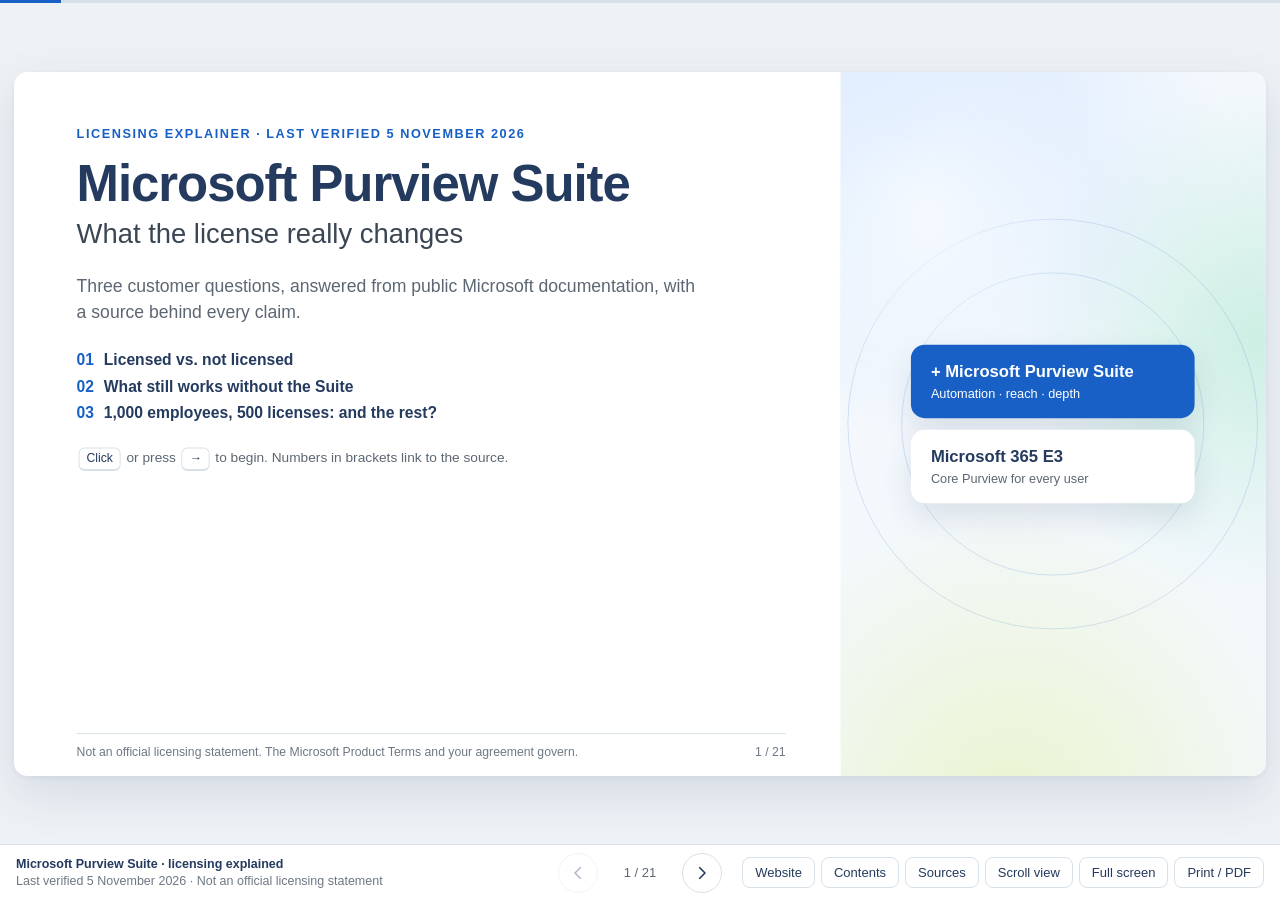
==== commit 6c74ac29: "Add website assets, 404 page and updated slides/readme" ====
--- a/slides/index.html
+++ b/slides/index.html
@@ -613,7 +613,7 @@
     <button type="button" class="nav" id="next" aria-label="Next"><svg viewBox="0 0 24 24" fill="none" stroke="currentColor" stroke-width="2.2" stroke-linecap="round" stroke-linejoin="round" aria-hidden="true"><path d="M9 5l7 7-7 7"/></svg></button>
   </div>
   <div class="tb-r">
-    <a class="btn" href="../">Article view</a>
+    <a class="btn" href="../">Website</a>
     <button type="button" class="btn" id="btn-toc" aria-haspopup="dialog">Contents</button>
     <button type="button" class="btn" id="btn-src">Sources</button>
     <button type="button" class="btn" id="btn-doc">Scroll view</button>
